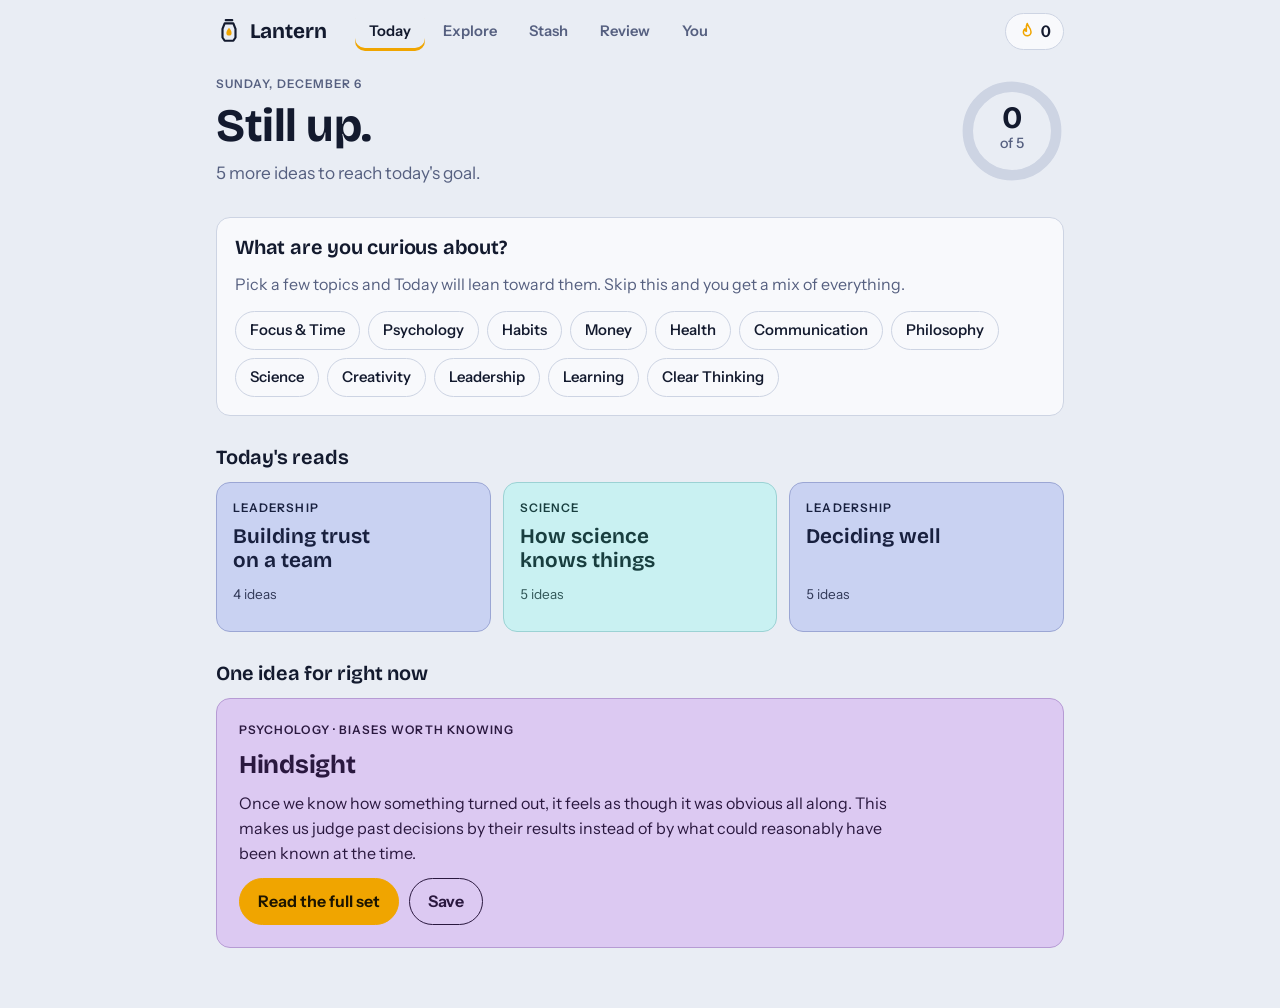
==== lantern/index.html @ 8c8682ec "Add Lantern, a free idea-card reader Single-file web app: daily reads, 150+ original idea cards acro" ====
<!doctype html>
<html lang="en">
<head>
<meta charset="utf-8">
<meta name="viewport" content="width=device-width,initial-scale=1,viewport-fit=cover">
<meta name="description" content="Lantern: free bite-sized idea cards with unlimited saving, listening, and spaced review.">
<meta name="theme-color" content="#f0a500">
<style>html,body{margin:0}[hidden]{display:none!important}:root{padding:env(safe-area-inset-top,0) 0 env(safe-area-inset-bottom,0)}</style>
</head>
<body>
<title>Lantern</title>
<meta name="claude:viewport-fit-sides" content="cover">
<link rel="stylesheet" href="https://fonts.googleapis.com/css2?family=Bricolage+Grotesque:opsz,wght@12..96,500..800&family=Instrument+Sans:wght@400..700&display=swap">
<style>
/* Layout: one reading column on cool paper; every idea is an index card tinted by its topic hue.
   The amber lantern glow is the only accent and marks progress and primary actions. */
:root {
  --bg: #e9edf4;
  --surface: #f8f9fc;
  --ink: #131a2e;
  --muted: #566080;
  --line: #cdd4e3;
  --glow: #f0a500;
  --glow-ink: #1d1500;
  --danger: #b3261e;
  --tint-s: 62%;
  --tint-l: 87%;
  --tint-ink-l: 17%;
  --tint-edge-l: 72%;
  --display: "Bricolage Grotesque", "Avenir Next Condensed", "Trebuchet MS", system-ui, sans-serif;
  --text: "Instrument Sans", "Segoe UI", system-ui, -apple-system, sans-serif;
  --r: 14px;
}
@media (prefers-color-scheme: dark) {
  :root:not([data-theme="light"]) {
    --bg: #0d111e; --surface: #161b2e; --ink: #edf0f9; --muted: #9aa4c2; --line: #2b3352;
    --glow: #ffbd2e; --glow-ink: #1d1500; --danger: #ff8a80;
    --tint-s: 38%; --tint-l: 19%; --tint-ink-l: 92%; --tint-edge-l: 34%;
    color-scheme: dark;
  }
}
:root[data-theme="dark"] {
  --bg: #0d111e; --surface: #161b2e; --ink: #edf0f9; --muted: #9aa4c2; --line: #2b3352;
  --glow: #ffbd2e; --glow-ink: #1d1500; --danger: #ff8a80;
  --tint-s: 38%; --tint-l: 19%; --tint-ink-l: 92%; --tint-edge-l: 34%;
  color-scheme: dark;
}

*, *::before, *::after { box-sizing: border-box; }
html { -webkit-text-size-adjust: 100%; }
body {
  margin: 0; background: var(--bg); color: var(--ink);
  font: 400 1rem/1.55 var(--text);
}
body.locked { overflow: hidden; }
body::before { content: ""; position: fixed; inset: 0 0 auto; height: env(safe-area-inset-top, 0px); z-index: 10; background: var(--bg); }
h1, h2, h3 { font-family: var(--display); text-wrap: balance; margin: 0; line-height: 1.1; letter-spacing: -0.01em; }
h1 { font-size: clamp(2rem, 6vw, 2.9rem); font-weight: 700; }
h2 { font-size: 1.25rem; font-weight: 650; }
p { margin: 0; }
button, input, textarea { font: inherit; color: inherit; }
button { cursor: pointer; }
:focus-visible { outline: 3px solid var(--glow); outline-offset: 2px; }
.sr { position: absolute; width: 1px; height: 1px; overflow: hidden; clip-path: inset(50%); }
.ic { width: 1.15em; height: 1.15em; flex: none; vertical-align: -0.18em; }
.muted { color: var(--muted); }
.small { font-size: 0.85rem; }
.eyebrow { font-size: 0.74rem; font-weight: 600; letter-spacing: 0.09em; text-transform: uppercase; }
.lede { font-size: 1.08rem; color: var(--muted); max-width: 60ch; }
.error { color: var(--danger); font-weight: 600; }
.row { display: flex; flex-wrap: wrap; gap: 10px; align-items: center; }

/* shell */
.shell {
  max-width: 880px; margin: 0 auto;
  padding-left: max(16px, env(safe-area-inset-left, 0px));
  padding-right: max(16px, env(safe-area-inset-right, 0px));
  padding-block: 0 110px;
}
.top {
  position: sticky; top: env(safe-area-inset-top, 0px); z-index: 5;
  display: flex; align-items: center; gap: 16px;
  padding-block: 12px; background: var(--bg);
}
.brand { display: flex; align-items: center; gap: 8px; color: var(--ink); text-decoration: none; font: 700 1.3rem var(--display); margin-right: auto; }
.brand svg { width: 26px; height: 26px; }
.brand .flame { fill: var(--glow); }
.streak { display: inline-flex; align-items: center; gap: 5px; padding: 5px 12px; border-radius: 99px; background: var(--surface); border: 1px solid var(--line); color: var(--ink); text-decoration: none; font-weight: 600; font-variant-numeric: tabular-nums; }
.streak .ic { color: var(--glow); }
.tabs {
  position: fixed; left: 0; right: 0; bottom: 0; z-index: 6;
  display: flex; justify-content: space-around;
  background: var(--surface); border-top: 1px solid var(--line);
  padding: 6px max(8px, env(safe-area-inset-right, 0px)) calc(6px + env(safe-area-inset-bottom, 0px)) max(8px, env(safe-area-inset-left, 0px));
}
.tabs a { position: relative; flex: 1; text-align: center; padding: 10px 4px; border-radius: 10px; color: var(--muted); text-decoration: none; font-weight: 600; font-size: 0.92rem; }
.tabs a[aria-current="page"] { color: var(--ink); box-shadow: inset 0 -3px 0 var(--glow); }
.badge { display: inline-block; margin-left: 5px; min-width: 1.4em; padding: 0 5px; border-radius: 99px; background: var(--glow); color: var(--glow-ink); font-size: 0.72rem; line-height: 1.4em; font-variant-numeric: tabular-nums; }
@media (min-width: 760px) {
  .shell { padding-block: 0 60px; }
  .tabs { position: static; background: none; border: 0; padding: 0; gap: 4px; }
  .tabs a { flex: none; padding: 8px 14px; }
  .brand { margin-right: 12px; }
  .streak { margin-left: auto; }
}

#view { display: flex; flex-direction: column; gap: 30px; padding-top: 12px; }
#view > section { display: flex; flex-direction: column; gap: 14px; }

/* buttons, chips, fields */
.btn { display: inline-flex; align-items: center; justify-content: center; gap: 6px; padding: 10px 18px; border-radius: 99px; border: 1.5px solid var(--glow); background: var(--glow); color: var(--glow-ink); font-weight: 650; text-decoration: none; }
.btn.ghost { background: transparent; color: var(--ink); border-color: var(--line); }
.btn:disabled { opacity: 0.6; cursor: progress; }
.btn.file { cursor: pointer; }
.btn.file input { position: absolute; width: 1px; height: 1px; opacity: 0; }
.btn.file:focus-within { outline: 3px solid var(--glow); outline-offset: 2px; }
.link { background: none; border: 0; padding: 0; color: var(--ink); text-decoration: underline; text-underline-offset: 3px; }
.link.danger { color: var(--danger); }
.chips { display: flex; flex-wrap: wrap; gap: 8px; }
.chip { display: inline-flex; align-items: center; gap: 5px; padding: 7px 14px; border-radius: 99px; border: 1.5px solid var(--line); background: var(--surface); font-weight: 550; font-size: 0.93rem; }
.chip.small { padding: 4px 11px; font-size: 0.82rem; }
.chip.dashed { border-style: dashed; background: transparent; }
.chip.on { background: var(--ink); color: var(--bg); border-color: var(--ink); }
.chip[style].on { background: hsl(var(--h) var(--tint-s) var(--tint-l)); color: hsl(var(--h) 45% var(--tint-ink-l)); border-color: hsl(var(--h) 45% var(--tint-ink-l)); }
input[type="text"], input[type="search"], textarea {
  width: 100%; min-width: 0; padding: 11px 14px; border-radius: var(--r);
  border: 1.5px solid var(--line); background: var(--surface);
}
.row > input { flex: 1 1 220px; width: auto; }
textarea { resize: vertical; }
.panel { background: var(--surface); border: 1px solid var(--line); border-radius: var(--r); padding: 18px; display: flex; flex-direction: column; gap: 12px; }

/* today */
.hero { display: flex; flex-direction: row !important; align-items: center; justify-content: space-between; gap: 16px; }
.hero-text { display: flex; flex-direction: column; gap: 8px; min-width: 0; }
.hero .eyebrow { color: var(--muted); }
.ring { width: 104px; height: 104px; flex: none; }
.ring-bg { stroke: var(--line); }
.ring-fg { stroke: var(--glow); transition: stroke-dashoffset 0.5s ease; }
.ring-n { font: 700 24px var(--display); fill: var(--ink); }
.ring-g { font: 500 11px var(--text); fill: var(--muted); }
.nudge { display: flex; flex-wrap: wrap; gap: 4px 10px; padding: 14px 18px; border-radius: var(--r); background: var(--glow); color: var(--glow-ink); text-decoration: none; }
.nudge.static { background: var(--surface); color: var(--ink); border: 1px solid var(--line); }

/* topic-tinted objects */
.deck, .feature, .idea, .card {
  background: hsl(var(--h, 220) var(--tint-s) var(--tint-l));
  color: hsl(var(--h, 220) 45% var(--tint-ink-l));
  border: 1px solid hsl(var(--h, 220) 40% var(--tint-edge-l));
}
.decks { display: grid; grid-template-columns: repeat(auto-fill, minmax(230px, 1fr)); gap: 12px; }
.deck { display: flex; flex-direction: column; gap: 8px; text-align: left; padding: 16px 16px 14px; border-radius: var(--r); min-height: 150px; width: 100%; transition: transform 0.15s ease; }
.deck:hover { transform: translateY(-2px); }
.deck-title { font: 650 1.3rem/1.15 var(--display); text-wrap: balance; }
.deck-meta { margin-top: auto; font-size: 0.85rem; opacity: 0.85; font-variant-numeric: tabular-nums; }
.deck-bar { height: 4px; border-radius: 4px; background: hsl(var(--h, 220) 40% var(--tint-edge-l)); overflow: hidden; }
.deck-bar i { display: block; height: 100%; background: currentColor; }
.deck-wrap { position: relative; }
.mini { position: absolute; top: 8px; right: 8px; width: 34px; height: 34px; border-radius: 50%; border: 1px solid var(--line); background: var(--surface); color: var(--muted); display: grid; place-items: center; }
.mini.armed { background: var(--danger); color: var(--surface); border-color: var(--danger); }
.feature { border-radius: var(--r); padding: 22px; display: flex; flex-direction: column; gap: 12px; }
.feature h3 { font-size: 1.6rem; }
.feature p { max-width: 62ch; }
.feature .btn.ghost, .card .btn.ghost { color: inherit; border-color: currentColor; }
.ideas { display: grid; gap: 10px; }
.idea { border-radius: var(--r); }
.idea-main { display: flex; flex-direction: column; gap: 6px; width: 100%; text-align: left; padding: 14px 16px; background: none; border: 0; color: inherit; border-radius: var(--r); }
.idea-title { font: 650 1.12rem/1.2 var(--display); }
.idea-body { display: -webkit-box; -webkit-line-clamp: 2; -webkit-box-orient: vertical; overflow: hidden; font-size: 0.94rem; opacity: 0.9; }
.idea-note { font-size: 0.88rem; font-style: italic; }
.empty { display: flex; flex-direction: column; align-items: flex-start; gap: 10px; padding: 22px; border: 1.5px dashed var(--line); border-radius: var(--r); }
.search input { font-size: 1.05rem; }

/* you */
.stats { display: grid !important; grid-template-columns: repeat(auto-fit, minmax(120px, 1fr)); gap: 10px; }
.stats div { background: var(--surface); border: 1px solid var(--line); border-radius: var(--r); padding: 14px 16px; display: flex; flex-direction: column; }
.stats b { font: 700 2rem/1.1 var(--display); font-variant-numeric: tabular-nums; }
.stats span { color: var(--muted); font-size: 0.88rem; }
.heat { display: grid; grid-template-rows: repeat(7, 1fr); grid-auto-flow: column; grid-auto-columns: 1fr; gap: 4px; max-width: 420px; }
.heat i { aspect-ratio: 1; border-radius: 4px; background: var(--line); }
.heat .l1 { background: color-mix(in srgb, var(--glow) 35%, var(--line)); }
.heat .l2 { background: color-mix(in srgb, var(--glow) 65%, var(--line)); }
.heat .l3 { background: var(--glow); }
.heat .lf { background: transparent; border: 1px dashed var(--line); }

/* reader */
.reader {
  position: fixed; inset: 0; z-index: 20; background: var(--bg);
  display: flex; flex-direction: column; gap: 10px;
  padding: calc(12px + env(safe-area-inset-top, 0px)) max(16px, env(safe-area-inset-right, 0px)) calc(12px + env(safe-area-inset-bottom, 0px)) max(16px, env(safe-area-inset-left, 0px));
}
.reader:focus { outline: none; }
.reader-top { display: flex; align-items: center; gap: 12px; max-width: 760px; width: 100%; margin: 0 auto; }
.progress { flex: 1; display: flex; gap: 4px; }
.progress i { flex: 1; height: 5px; border-radius: 5px; background: var(--line); }
.progress i.done { background: var(--ink); }
.progress i.now { background: var(--glow); }
.round { width: 42px; height: 42px; flex: none; border-radius: 50%; border: 1.5px solid var(--line); background: var(--surface); display: grid; place-items: center; }
.round:disabled { opacity: 0.35; cursor: default; }
.reader-stage { flex: 1; min-height: 0; display: flex; align-items: center; gap: 12px; max-width: 760px; width: 100%; margin: 0 auto; }
.reader-body { flex: 1; min-width: 0; max-height: 100%; overflow-y: auto; border-radius: 22px; }
.card { border-radius: 22px; padding: clamp(22px, 5vw, 40px); display: flex; flex-direction: column; gap: 16px; min-height: min(58vh, 460px); animation: rise 0.22s ease; }
.card h2 { font-size: clamp(1.75rem, 6vw, 2.6rem); font-weight: 700; }
.card-body { font-size: clamp(1.08rem, 2.6vw, 1.22rem); line-height: 1.6; max-width: 58ch; }
.card-src { margin-top: auto; font-size: 0.84rem; opacity: 0.8; }
.card.end { background: var(--surface); color: var(--ink); border-color: var(--line); justify-content: center; }
.stash-pick { display: flex; flex-wrap: wrap; gap: 6px; align-items: center; }
.stash-pick .muted, .note .muted { color: inherit; opacity: 0.8; }
.note { display: flex; flex-direction: column; gap: 4px; }
.side { display: none; }
@media (min-width: 700px) { .side { display: grid; } }
.reader-actions { display: flex; align-items: center; gap: 6px; max-width: 760px; width: 100%; margin: 0 auto; }
.tool { display: flex; flex-direction: column; align-items: center; gap: 2px; min-width: 58px; padding: 7px 8px; border-radius: 12px; border: 0; background: none; font-size: 0.76rem; font-weight: 600; color: var(--muted); }
.tool .ic { width: 22px; height: 22px; }
.tool.on { color: var(--ink); }
.tool.on .ic { fill: var(--glow); stroke: var(--ink); }
.next-btn { margin-left: auto; padding-inline: 28px; }
.share-wrap { position: relative; }
.menu { position: absolute; bottom: calc(100% + 6px); left: 0; z-index: 2; min-width: 190px; display: flex; flex-direction: column; background: var(--surface); border: 1px solid var(--line); border-radius: 12px; padding: 5px; box-shadow: 0 10px 30px rgb(0 0 0 / 0.18); }
.menu button { text-align: left; padding: 10px 12px; border: 0; background: none; border-radius: 8px; }
.menu button:hover { background: var(--bg); }
.toast { position: fixed; left: 50%; bottom: calc(96px + env(safe-area-inset-bottom, 0px)); transform: translateX(-50%); z-index: 30; max-width: min(92vw, 420px); padding: 10px 18px; border-radius: 99px; background: var(--ink); color: var(--bg); font-weight: 550; text-align: center; }
@keyframes rise { from { transform: translateY(8px); opacity: 0.6; } to { transform: none; opacity: 1; } }
@media (prefers-reduced-motion: reduce) { * { animation: none !important; transition: none !important; } }
</style>
<div class="shell">
  <header class="top">
    <a class="brand" href="#today" aria-label="Lantern, go to Today">
      <svg viewBox="0 0 24 24" aria-hidden="true"><path d="M9 2h6M8 5h8l2 5v8l-2 3H8l-2-3v-8z" fill="none" stroke="currentColor" stroke-width="2" stroke-linejoin="round" stroke-linecap="round"/><path d="M12 9c1.6 2 2.4 3.3 2.4 4.8a2.4 2.4 0 01-4.8 0c0-1.5.8-2.8 2.4-4.8z" class="flame"/></svg>
      <span>Lantern</span>
    </a>
    <nav class="tabs" aria-label="Sections">
      <a href="#today" data-nav="today">Today</a>
      <a href="#explore" data-nav="explore">Explore</a>
      <a href="#library" data-nav="library">Stash</a>
      <a href="#review" data-nav="review">Review<span id="due-badge" class="badge" hidden></span></a>
      <a href="#you" data-nav="you">You</a>
    </nav>
    <a class="streak" id="streak" href="#you"></a>
  </header>
  <main id="view"></main>
</div>

<div id="reader" class="reader" role="dialog" aria-modal="true" aria-label="Idea reader" tabindex="-1" hidden>
  <div class="reader-top">
    <div id="reader-progress" class="progress" aria-hidden="true"></div>
    <button class="round" data-a="close-reader" aria-label="Close reader"><svg class="ic" viewBox="0 0 24 24" aria-hidden="true" fill="none" stroke="currentColor" stroke-width="2" stroke-linecap="round"><path d="M5 5l14 14M19 5L5 19"/></svg></button>
  </div>
  <div class="reader-stage">
    <button class="round side" id="rd-prev" data-a="prev" aria-label="Previous idea"><svg class="ic" viewBox="0 0 24 24" aria-hidden="true" fill="none" stroke="currentColor" stroke-width="2" stroke-linecap="round" stroke-linejoin="round"><path d="M15 4l-8 8 8 8"/></svg></button>
    <div id="reader-body" class="reader-body"></div>
    <button class="round side" id="rd-next" data-a="next" aria-label="Next idea"><svg class="ic" viewBox="0 0 24 24" aria-hidden="true" fill="none" stroke="currentColor" stroke-width="2" stroke-linecap="round" stroke-linejoin="round"><path d="M9 4l8 8-8 8"/></svg></button>
  </div>
  <div id="reader-actions" class="reader-actions">
    <button class="tool" id="act-save" data-a="save"><svg class="ic" viewBox="0 0 24 24" aria-hidden="true" fill="none" stroke="currentColor" stroke-width="2" stroke-linejoin="round"><path d="M6 3h12v18l-6-4.5L6 21z"/></svg><span class="lbl">Save</span></button>
    <button class="tool" id="act-listen" data-a="listen"></button>
    <button class="tool" data-a="note"><svg class="ic" viewBox="0 0 24 24" aria-hidden="true" fill="none" stroke="currentColor" stroke-width="2" stroke-linejoin="round" stroke-linecap="round"><path d="M4 20h4L20 8l-4-4L4 16zM14 6l4 4"/></svg><span class="lbl">Note</span></button>
    <div class="share-wrap">
      <button class="tool" data-a="share" aria-haspopup="true"><svg class="ic" viewBox="0 0 24 24" aria-hidden="true" fill="none" stroke="currentColor" stroke-width="2" stroke-linejoin="round" stroke-linecap="round"><path d="M12 15V3m0 0L7.5 7.5M12 3l4.5 4.5M5 13v7h14v-7"/></svg><span class="lbl">Share</span></button>
      <div id="share-menu" class="menu" hidden>
        <button data-a="share-copy">Copy as text</button>
        <button data-a="share-image">Download as image</button>
      </div>
    </div>
    <button class="btn next-btn" data-a="next">Next</button>
  </div>
</div>
<div id="toast" class="toast" role="status" hidden></div>

<script>
// Lantern's built-in library. Every card is original writing that explains a
// well-known concept in plain words. `by` credits where the concept comes from.
const TOPICS = [
  { id: "focus", name: "Focus & Time", hue: 42 },
  { id: "mind", name: "Psychology", hue: 268 },
  { id: "habits", name: "Habits", hue: 152 },
  { id: "money", name: "Money", hue: 96 },
  { id: "health", name: "Health", hue: 8 },
  { id: "talk", name: "Communication", hue: 204 },
  { id: "phil", name: "Philosophy", hue: 320 },
  { id: "sci", name: "Science", hue: 182 },
  { id: "make", name: "Creativity", hue: 24 },
  { id: "lead", name: "Leadership", hue: 228 },
  { id: "learn", name: "Learning", hue: 128 },
  { id: "think", name: "Clear Thinking", hue: 296 },
];

const DECKS = [
  // ---------- Focus & Time ----------
  { id: "deepwork", topic: "focus", t: "Protecting deep work", by: "Concept popularised by Cal Newport", ideas: [
    ["Two kinds of work", "Deep work is hard, concentrated effort that produces something new. Shallow work is logistics: email, scheduling, status updates. Both are necessary, but only the first one builds skill and produces results people remember. Most calendars are arranged as if the opposite were true."],
    ["Attention residue", "When you switch tasks, part of your mind stays on the previous one for a while. A quick glance at a message costs more than the seconds it takes, because the next twenty minutes are done with a divided mind. Fewer switches gives you more of your own brain."],
    ["Schedule the depth, not the leftovers", "Waiting for a free afternoon means deep work never happens. Put a fixed block on the calendar, the same way you would for a meeting with someone you respect. Ninety minutes most days beats a heroic all-nighter once a month."],
    ["Make starting cheap", "A ritual removes the decision of how to begin. Same place, same drink, phone in another room, a written line saying what done looks like for this session. The less you have to decide at the start, the sooner real thinking begins."],
    ["Boredom is training", "If every idle moment gets filled by a screen, the brain learns that it never has to tolerate low stimulation. Then it rebels when asked to concentrate. Standing in a queue with nothing to look at is practice for staying with a hard problem."],
  ]},
  { id: "pareto", topic: "focus", t: "The 80/20 pattern", by: "Vilfredo Pareto's observation, applied", ideas: [
    ["Effort and results are not evenly matched", "In many systems a small share of causes produces most of the effect. A few customers bring most revenue, a few bugs cause most crashes, a few habits drive most of your health. The exact split varies, but the lopsidedness shows up again and again."],
    ["Find your vital few", "List what you did last month and mark what actually moved something forward. The marked items are usually a short list. Your job is to do more of those, and to notice how much of the rest could be done worse, later, or never."],
    ["The last 20% costs the most", "Getting something from good to perfect often takes as long as getting it from nothing to good. Sometimes perfect matters, as with a parachute. Often it does not. Decide in advance how good this particular thing needs to be."],
    ["It works in reverse too", "A few sources produce most of your stress: one client, one recurring meeting, one unresolved decision. Removing the worst source of friction frequently helps more than adding a new productivity trick."],
  ]},
  { id: "eisen", topic: "focus", t: "Urgent versus important", by: "The Eisenhower matrix", ideas: [
    ["Two questions, four boxes", "Ask of any task: does it matter, and is it due now? Important and urgent gets done. Important but not urgent gets scheduled. Urgent but unimportant gets delegated or done quickly. Neither gets dropped."],
    ["The quiet quadrant is where life improves", "Exercise, learning, planning, and relationships are important and almost never urgent. Nothing forces you to do them today, so they slide. People who seem ahead usually just protect time for this box."],
    ["Urgency is loud", "A ringing phone feels more pressing than a goal you set in January. Urgency is a feeling produced by deadlines and other people. Importance is a judgement you have to make yourself. Train yourself to pause between the feeling and the action."],
    ["Crises are often old neglect", "Many emergencies were once important, non-urgent tasks that got postponed. The car that breaks down missed its service. Doing the quiet work early is how you reduce the number of fires later."],
  ]},
  { id: "parkinson", topic: "focus", t: "Why work expands", by: "Parkinson's law and time boxing", ideas: [
    ["Work fills the time you give it", "Give a task a week and it takes a week. Give it two days and it usually still gets done. A long deadline invites extra polishing, extra worrying, and a late start. A tight one forces you to choose what matters."],
    ["Time boxing", "Decide how long something deserves before you begin, then stop when the time is up. You swap the question of when it will be finished for the question of what is the best version you can make in forty minutes."],
    ["The planning fallacy", "People underestimate how long their own tasks will take, even when they know that similar tasks ran late before. A simple correction is to ask how long this kind of thing took last time, and trust that number over your optimism."],
    ["Leave slack on purpose", "A schedule with no gaps breaks at the first surprise. Leaving a fifth of your day unassigned is what lets the rest of the plan survive contact with reality."],
  ]},

  // ---------- Psychology ----------
  { id: "twosystems", topic: "mind", t: "Fast and slow thinking", by: "Daniel Kahneman and Amos Tversky's research", ideas: [
    ["Two modes of mind", "One mode is quick, automatic, and effortless. It recognises faces and finishes familiar phrases. The other is slow and deliberate. It does long division and compares insurance plans. The quick mode runs most of the day, and it is usually good enough."],
    ["The lazy controller", "Careful thinking uses real effort, so the mind avoids it when it can. If a quick answer comes to mind and feels right, we tend to accept it without checking. Feeling certain and being correct are different things."],
    ["What you see is all there is", "We build confident stories from whatever information happens to be in front of us, and rarely ask what is missing. A candidate who interviews well seems competent. Before deciding, ask what you would want to know that you have not been shown."],
    ["Anchoring", "The first number you hear pulls your estimate toward it, even when it is arbitrary. This is why the opening offer in a negotiation matters, and why a crossed-out higher price makes the sale price feel like a bargain."],
    ["Losses weigh more than gains", "Losing fifty feels worse than finding fifty feels good. This makes people hold bad investments too long, avoid reasonable risks, and fight harder to keep what they have than to get something better."],
  ]},
  { id: "biases", topic: "mind", t: "Biases worth knowing", by: "Cognitive psychology research", ideas: [
    ["Confirmation bias", "We notice and remember evidence that agrees with what we already believe, and explain away the rest. The practical fix is to search deliberately for the strongest case against your view before you commit to it."],
    ["Availability", "Things that come to mind easily feel more common than they are. Plane crashes are vivid and reported, so flying feels riskier than driving. When judging how likely something is, ask whether you are counting cases or just recalling a memorable one."],
    ["The sunk cost trap", "Money and time already spent cannot be recovered, so they should not affect what you do next. Yet people finish bad films and keep funding failing projects because stopping feels like admitting waste. Ask only what the best choice is from here."],
    ["Hindsight", "Once we know how something turned out, it feels as though it was obvious all along. This makes us judge past decisions by their results instead of by what could reasonably have been known at the time."],
    ["Fundamental attribution error", "When someone else cuts in line we assume they are rude. When we do it, we know we were late for a good reason. We explain other people by their character and ourselves by our circumstances."],
  ]},
  { id: "mindset", topic: "mind", t: "Fixed and growth mindsets", by: "Carol Dweck's research", ideas: [
    ["Two beliefs about ability", "Some people treat talent as a fixed amount you either have or lack. Others treat it as something that grows with practice. The belief you hold shapes how you respond to difficulty far more than your current skill does."],
    ["What failure means", "With a fixed view, a bad result is a verdict on who you are, so you avoid situations where you might fail. With a growth view, the same result is information about what to work on next."],
    ["Praise the process", "Telling a child they are clever teaches them to protect that label by avoiding hard things. Praising effort, strategy, and persistence teaches them that those are the things under their control."],
    ["The word yet", "Saying you cannot do something states a permanent fact. Adding the word yet turns it into a position on a path. It is a small change in wording that keeps the door open."],
  ]},
  { id: "flow", topic: "mind", t: "The state of flow", by: "Mihaly Csikszentmihalyi's research", ideas: [
    ["Absorption", "Flow is the state of being so involved in an activity that time seems to change speed and self-consciousness fades. People describe it in climbing, coding, surgery, music, and conversation. They also describe it as among the best moments of their lives."],
    ["The challenge has to fit", "Flow appears when a task is slightly harder than your current skill. Too easy and you are bored. Too hard and you are anxious. As you improve, the task must get harder to stay in the channel."],
    ["Clear goals, quick feedback", "Activities that produce flow tell you what you are trying to do and whether you are doing it. A rock face does this. So does a musical phrase. Vague work with delayed feedback rarely does, unless you build the feedback in yourself."],
    ["Enjoyment is active", "Passive pleasures like scrolling are easy to start and leave little behind. Flow activities take effort to begin and feel better afterwards. That first bit of resistance is the price of entry."],
  ]},

  // ---------- Habits ----------
  { id: "habitloop", topic: "habits", t: "How habits work", by: "Behavioural research; popularised by Charles Duhigg and James Clear", ideas: [
    ["Cue, routine, reward", "A habit starts with a trigger, runs a routine, and ends with something the brain likes. After enough repetitions the trigger alone creates a craving for the reward. To change a habit you have to work on one of these three parts."],
    ["Make it obvious", "Behaviour follows what is in front of you. Fruit on the counter gets eaten. A guitar on a stand gets played. Rearranging your surroundings is easier than relying on willpower, because the surroundings work even when you are tired."],
    ["Start smaller than seems useful", "A habit must exist before it can improve. Two minutes of reading, one push-up, one sentence in a journal. The aim at first is to become someone who shows up. Volume comes later."],
    ["Stack it on something you already do", "Attach a new behaviour to an established one. After I pour my coffee, I write my three priorities. The old habit provides the cue for free, so you do not have to remember."],
    ["Never miss twice", "One missed day changes nothing. Two in a row is the beginning of a new pattern. When you slip, the only goal is to get the next repetition done, however small."],
  ]},
  { id: "identity", topic: "habits", t: "Habits and identity", by: "Ideas from James Clear and behavioural psychology", ideas: [
    ["Outcomes, processes, identity", "You can aim at a result, such as losing weight. You can aim at a process, such as cooking at home. Or you can aim at being a certain kind of person, such as someone who looks after their body. The last one lasts longest."],
    ["Every action is a vote", "Each time you write a page, you add evidence that you are a writer. No single vote decides it, but the tally adds up. You do not need to be perfect. You need a majority."],
    ["Small gains compound", "Improving by a tiny amount each day feels like nothing for a long time, then becomes visible all at once. The same is true in reverse for small neglects. Habits are the compound interest of behaviour."],
    ["The plateau of latent potential", "Early effort often shows no result, like heating ice from minus ten to minus one. Nothing appears to happen until the threshold is crossed. Most people quit in the stretch just before it."],
  ]},
  { id: "willpower", topic: "habits", t: "Designing for low willpower", by: "Behavioural design; B.J. Fogg and others", ideas: [
    ["Friction decides", "Each extra step between you and an action makes it less likely. Add steps to habits you want less of: log out, put the snacks on a high shelf. Remove steps from habits you want more of: lay out the running shoes the night before."],
    ["Motivation is unreliable", "Motivation rises and falls with sleep, mood, and weather. A plan that only works on good days fails on most days. Design the behaviour so that it is doable on your worst day."],
    ["Decide in advance", "A plan in the form of when X happens I will do Y removes the moment of choice. People who write down when and where they will exercise are far more likely to do it than people who only intend to."],
    ["Temptation bundling", "Pair something you should do with something you want to do. Only listen to a favourite podcast while walking. The want pulls the should along with it."],
  ]},

  // ---------- Money ----------
  { id: "compound", topic: "money", t: "Compounding", by: "Basic finance", ideas: [
    ["Growth on growth", "When returns are reinvested, each year's gain is calculated on a larger base than the last. The curve looks flat for years and then bends upward steeply. Most of the final amount arrives in the last third of the time."],
    ["Time beats amount", "Someone who invests modestly from twenty-five can end up with more than someone who invests twice as much from forty. The early starter has less money in but more years for it to work. The most valuable input is an early start."],
    ["The rule of 72", "Divide 72 by an annual growth rate to estimate how many years it takes to double. At 6% money doubles in about twelve years. At 3% it takes twenty-four. The same sum tells you how fast inflation halves your purchasing power."],
    ["Fees compound too", "A yearly fee of two percent sounds small, but it is taken from the whole balance every year. Over several decades it can consume a large share of the final sum. Low costs are one of the few things an investor fully controls."],
    ["Do not interrupt it", "Compounding only works if it is left alone. Selling in a panic and waiting to get back in breaks the chain. The investors who do best are often the ones who look least."],
  ]},
  { id: "enough", topic: "money", t: "The psychology of money", by: "Themes from behavioural finance", ideas: [
    ["Behaviour matters more than knowledge", "Financial success depends less on what you know than on how you act. A modest earner who saves steadily and stays calm often ends up better off than a clever one who chases every trend."],
    ["Wealth is what you do not see", "A new car shows that money was spent. Wealth is the money that was not spent: savings and investments that give you options. Looking rich and being rich frequently pull in opposite directions."],
    ["The moving goalpost", "If your expectations rise as fast as your income, you never feel better off. Deciding what enough means for you is what stops you from taking risks you do not need for things you do not want."],
    ["Room for error", "A plan that only works if everything goes right is fragile. Keeping more cash than seems efficient, and assuming lower returns than you hope for, lets you stay in the game long enough for luck to arrive."],
    ["Freedom is the real dividend", "The greatest thing money buys is control over your time: being able to change jobs, wait for the right opportunity, or handle a bad month without fear."],
  ]},
  { id: "budget", topic: "money", t: "Simple money rules", by: "Common personal finance practice", ideas: [
    ["Pay yourself first", "Move savings out on payday, automatically, before you see the money. What is left is what you spend. Saving whatever remains at the end of the month usually means saving nothing."],
    ["Emergency fund", "Three to six months of basic expenses held in cash turns a job loss or a broken boiler from a crisis into an inconvenience. It earns little, and that is fine. Its job is to keep you from borrowing at bad rates."],
    ["High-interest debt first", "Paying off a card charging twenty percent is a guaranteed twenty percent return. Almost no investment matches that. Clear expensive debt before you invest beyond any employer match."],
    ["Lifestyle creep", "Spending tends to rise with income without any decision being made. When you get a raise, set a rule to direct part of it to savings before it gets absorbed."],
  ]},

  // ---------- Health ----------
  { id: "sleep", topic: "health", t: "Sleep basics", by: "Sleep science", ideas: [
    ["Sleep is active", "During sleep the brain consolidates memories, clears metabolic waste, and regulates the hormones that control appetite and mood. Cutting sleep to gain time usually loses more in attention and judgement than the hours gained."],
    ["Two forces", "One force is a pressure that builds the longer you are awake. The other is a roughly twenty-four hour body clock. You sleep best when high pressure and the clock's night phase line up, which is why regular hours matter."],
    ["Light sets the clock", "Bright light in the morning anchors your rhythm earlier. Bright light late at night pushes it later. Getting outside soon after waking is one of the cheapest sleep aids there is."],
    ["Caffeine lingers", "Caffeine blocks the signal of sleep pressure and takes many hours to clear. A coffee at four in the afternoon can still be partly active at bedtime, making sleep lighter even if you fall asleep without trouble."],
    ["Cool, dark, regular", "A slightly cool room, real darkness, and the same wake time every day, weekends included, do more than most supplements. Consistency of timing is the lever people most often overlook."],
  ]},
  { id: "move", topic: "health", t: "Movement that lasts", by: "Exercise science consensus", ideas: [
    ["The biggest gain is from none to some", "The largest health improvement comes when an inactive person starts doing a little. Going from nothing to a daily brisk walk does more for long-term risk than going from fit to very fit."],
    ["Strength protects you", "Muscle mass declines with age unless it is used. Resistance training twice a week maintains bone density, balance, and the ability to do everyday things independently in later life."],
    ["Easy effort builds the base", "Most endurance training should be done at a pace where you can still hold a conversation. It builds the aerobic system without the fatigue that forces you to skip the next session."],
    ["Sitting is a separate problem", "Long uninterrupted sitting carries risk even for people who exercise. Standing up and moving for a couple of minutes every half hour is a small habit with a measurable effect."],
    ["Choose what you will repeat", "The best programme is the one you will still be doing in a year. Enjoyment and convenience predict consistency better than any optimal plan."],
  ]},
  { id: "stress", topic: "health", t: "Working with stress", by: "Stress physiology", ideas: [
    ["Stress is a response", "The body treats a deadline much as it would a predator: heart rate rises, attention narrows, digestion pauses. This is useful for minutes. Kept on for months, the same response wears the body down."],
    ["Finish the cycle", "Dealing with the cause of stress does not always tell your body the threat has passed. Physical activity, a long exhale, laughter, or time with someone you trust signals that it is safe to stand down."],
    ["The long exhale", "Breathing out for longer than you breathe in slows the heart through the vagus nerve. A few slow breaths, in for four and out for six or eight, is a tool you carry everywhere."],
    ["How you read it matters", "A racing heart before a talk can be read as fear or as readiness. People who interpret arousal as the body preparing to perform tend to do better than those who try to calm down."],
  ]},

  // ---------- Communication ----------
  { id: "listen", topic: "talk", t: "Listening well", by: "Counselling and negotiation practice", ideas: [
    ["Most listening is waiting", "While the other person talks, we are often preparing our reply. Real listening means putting your own response on hold and trying to understand what they mean, including what they are not quite saying."],
    ["Reflect before you respond", "Say back what you heard in your own words: so the deadline is the worry, more than the workload. If you got it wrong they will correct you. If you got it right they will feel understood, and usually say more."],
    ["Ask open questions", "Questions that begin with what or how invite explanation. Questions that can be answered yes or no close things down. What made that difficult opens more than was that difficult."],
    ["Leave the silence", "A pause after someone finishes often brings out the thing they were hesitating to say. Rushing to fill it takes that chance away. Counting to three is usually enough."],
    ["Advice last", "People mostly want to be heard before they want solutions. Offering a fix too soon tells them you want the conversation to end. Ask whether they want ideas or just a hearing."],
  ]},
  { id: "feedback", topic: "talk", t: "Giving feedback", by: "Management practice; ideas from Kim Scott and Marshall Rosenberg", ideas: [
    ["Care and candour together", "Useful feedback comes from showing that you care about the person and being direct about the problem. Kindness without directness is vague. Directness without kindness makes people stop listening."],
    ["Describe, do not judge", "Say what you observed and its effect: the report arrived two days late and the client meeting had to move. That is harder to argue with than you are unreliable, and it tells the person what to change."],
    ["Close to the event", "Feedback loses value with time. A brief word the same day is better than a detailed review three months later, when neither of you remembers the details."],
    ["Ask for it first", "People take criticism better from someone who invites it. Asking what you could do differently, and then acting on the answer, earns you the standing to be direct in return."],
  ]},
  { id: "persuade", topic: "talk", t: "How persuasion works", by: "Robert Cialdini's research on influence", ideas: [
    ["Reciprocity", "People feel obliged to return favours, even small or unrequested ones. This is why free samples work. Knowing it lets you give generously on purpose, and notice when a gift is being used to create a debt."],
    ["Social proof", "When unsure, we look at what others are doing. Reviews, queues, and bestseller lists all rely on this. It is a sensible shortcut that fails when the crowd is as uninformed as you are."],
    ["Scarcity", "Things seem more valuable when they are rare or about to run out. Only three left triggers a fear of missing out. Before acting, ask whether you would want it if there were plenty."],
    ["Commitment and consistency", "Once we take a small public position, we feel pressure to act in line with it. A small yes makes a larger yes more likely later. It is also why writing down a goal helps you keep it."],
    ["Authority and liking", "We are more easily persuaded by people who seem expert and by people we like. Both are reasonable guides and both are easy to fake with a title, a uniform, or a compliment."],
  ]},

  // ---------- Philosophy ----------
  { id: "stoic", topic: "phil", t: "Stoic practice", by: "Epictetus, Seneca, and Marcus Aurelius", ideas: [
    ["What is up to you", "Some things are in your control: your judgements, your choices, your effort. Everything else is not: other people, the weather, the outcome. The Stoics held that peace comes from putting your energy only into the first group."],
    ["Events and opinions", "It is our judgement about an event that upsets us, more than the event. A delayed train is a fact. That it has ruined the day is an opinion you added, and one you can revise."],
    ["Imagine the loss", "Briefly picturing life without something you value, such as your health, a friend, or your home, makes you more grateful for it now and steadier if it does go. The Stoics practised this deliberately."],
    ["The obstacle becomes the path", "A difficulty is also an occasion to practise a virtue: patience with a difficult person, courage in a setback. Seen this way, what blocks the path becomes part of it."],
    ["Remember you will die", "Keeping death in mind was meant to clarify what matters, and the Stoics did not find it morbid. If time is limited, much of what worries us shrinks, and postponing what is important looks less sensible."],
  ]},
  { id: "meaning", topic: "phil", t: "Meaning under pressure", by: "Viktor Frankl and existential thought", ideas: [
    ["The last freedom", "Even when circumstances cannot be changed, a person can still choose the attitude they take toward them. Frankl drew this from his years in concentration camps, and treated it as the one freedom that cannot be removed."],
    ["Meaning comes before happiness", "Happiness pursued directly tends to escape. It arrives as a side effect of being absorbed in something worthwhile: work, a person you love, or a hardship faced with dignity."],
    ["Three sources", "Meaning can be found in what you give to the world through work, in what you receive from it through love and beauty, and in the stance you take toward suffering you cannot avoid."],
    ["A why makes the how bearable", "People endure great difficulty when they see a purpose in it. Without a purpose, even comfort feels empty. Finding the why is often more useful than removing the difficulty."],
  ]},
  { id: "ethics", topic: "phil", t: "Three ways to judge an action", by: "Moral philosophy", ideas: [
    ["Consequences", "One tradition says an action is right if it produces the best overall results for everyone affected. It is practical and impartial. Its weakness is that it can seem to justify harming one person to benefit many."],
    ["Duties", "Another says some acts are right or wrong in themselves, whatever the outcome. Keep promises, do not lie, never treat a person merely as a tool. Its weakness is rigidity when duties conflict."],
    ["Character", "A third asks what a good person would do, more than which act is right. It focuses on building traits like honesty and courage through practice. Its weakness is that it gives less precise guidance in a hard case."],
    ["Use all three", "Most people reason with a mix. When the three agree, you can be confident. When they disagree, you have found a difficult problem, and noticing that is useful in itself."],
  ]},

  // ---------- Science ----------
  { id: "evolution", topic: "sci", t: "Natural selection", by: "Charles Darwin and modern biology", ideas: [
    ["Three ingredients", "Individuals vary. Some of that variation is inherited. Some variants leave more offspring than others. Given those three facts and enough time, populations change. Evolution is the logical result."],
    ["No foresight", "Selection cannot plan. It keeps what worked in the past environment. That is why bodies carry awkward compromises, like a human spine adapted from four-legged ancestors and prone to back pain."],
    ["Fit means suited", "Fitness in biology means reproductive success in a particular environment. It does not mean strength. A trait that helps in one setting can be a burden in another. No species is the best in general."],
    ["Deep time", "Small changes accumulate over spans that are hard to imagine. A change too slight to notice in a thousand generations can produce a new species over a million. Evolution seems unlikely mainly because human intuition has no feel for that much time."],
  ]},
  { id: "entropy", topic: "sci", t: "Energy and entropy", by: "Thermodynamics", ideas: [
    ["Energy is conserved", "Energy is never created or destroyed. It only changes form. Chemical energy in fuel becomes motion and heat. The total stays the same. This first law is why perpetual motion machines cannot work."],
    ["Disorder tends to increase", "In an isolated system, energy spreads out and things move toward more probable arrangements. Hot coffee cools to room temperature and never heats up by itself. This is the second law."],
    ["Why it is statistical", "There are vastly more disordered arrangements of particles than ordered ones. Systems drift toward disorder because, among all the states they could be in, nearly all are disordered. No force pushes them there."],
    ["Order needs an energy flow", "Living things, cities, and tidy rooms are local order. They are maintained by using energy and releasing more disorder elsewhere. Life obeys the second law. It is fed by sunlight."],
    ["The arrow of time", "Most physical laws work the same forwards and backwards. Entropy does not. The fact that it increases is what separates past from future, and why you remember yesterday and cannot remember tomorrow."],
  ]},
  { id: "method", topic: "sci", t: "How science knows things", by: "Philosophy of science", ideas: [
    ["Falsifiability", "A scientific claim should say what evidence would prove it wrong. A theory that can explain any possible result explains nothing. The strongest ideas forbid many things and survive the tests anyway."],
    ["Correlation and causation", "Two things moving together does not mean one causes the other. Ice cream sales and drownings both rise in summer. A third factor, chance, or reversed cause may be responsible. Controlled experiments exist to tell these apart."],
    ["The control group", "To know whether a treatment works, compare people who got it with similar people who did not. Without a comparison, natural recovery and the placebo effect look like success."],
    ["Replication", "One study is a hint. A finding becomes knowledge when other teams repeat it and get the same result. Many striking results fade when repeated, which is the system working as intended."],
    ["Proportion belief to evidence", "Confidence should come in degrees. Strong evidence earns strong belief, weak evidence earns tentative belief, and new evidence should shift you. Being certain is a claim about your evidence. It is not a character trait."],
  ]},

  // ---------- Creativity ----------
  { id: "ideas", topic: "make", t: "Where ideas come from", by: "Creativity research; James Webb Young and others", ideas: [
    ["New combinations", "Most new ideas are existing elements joined in a way nobody tried. The printing press combined the wine press and the coin punch. The more varied your raw material, the more combinations are open to you."],
    ["Collect before you need it", "Ideas come from material gathered earlier. Keep notes on what interests you, whether or not it seems useful. Later, the unrelated items are the ones that connect."],
    ["Then walk away", "After working hard on a problem, stepping back lets the mind keep working in the background. Solutions arrive in the shower or on a walk, but only after the effort has been put in first."],
    ["Quantity leads to quality", "People who produce the best ideas usually produce the most ideas, including many bad ones. Aim for volume first and judge afterwards. Editing while generating stops both."],
  ]},
  { id: "resistance", topic: "make", t: "Getting the work out", by: "Working practice of writers and artists", ideas: [
    ["The bad first draft", "Nobody writes well on the first pass. The purpose of a first draft is to exist so it can be improved. Permission to write badly is what gets the page filled."],
    ["Constraints help", "A blank page with unlimited options is paralysing. A limit, such as a word count, a deadline, or only three colours, gives you something to push against, and it forces invention."],
    ["Show up on a schedule", "Professionals do not wait for inspiration. They work at a set time and find that inspiration tends to arrive once they have started. Routine is what makes inspiration likely."],
    ["Ship it", "Unfinished work teaches you little, because you never learn how it lands. Finishing and releasing something imperfect gives you feedback, and a finished thing to build on."],
    ["Taste runs ahead of skill", "Beginners can tell their work is not yet good because their taste is already developed. That gap is discouraging, and the only way to close it is a large volume of work."],
  ]},

  // ---------- Leadership ----------
  { id: "trust", topic: "lead", t: "Building trust on a team", by: "Research on psychological safety; Amy Edmondson", ideas: [
    ["Psychological safety", "Teams perform best when people believe they can ask questions, admit mistakes, and disagree without being punished. It predicts results better than the talent of the individual members."],
    ["Go first", "People take their cue from the leader. If you say I was wrong about this, or I do not know, you show that it is safe. Asking for candour while punishing it teaches silence."],
    ["Respond well to bad news", "How you react when someone brings a problem decides whether you hear about the next one. Thank them, then deal with the problem. Blame makes problems go underground."],
    ["Safety is not softness", "A safe team still holds high standards and argues hard about ideas. The safety is what makes that possible. Without it, people agree in the meeting and object in the corridor."],
  ]},
  { id: "delegate", topic: "lead", t: "Delegating properly", by: "Management practice", ideas: [
    ["Hand over the outcome", "Describe the result you need and why it matters, and let the person work out the steps. Dictating the method removes their judgement and keeps you as the bottleneck."],
    ["Agree what done means", "Most delegation fails because the two people pictured different results. Spend two minutes agreeing what done looks like, by when, and what limits apply."],
    ["Match the check-ins to the person", "Someone new to a task needs frequent, short check-ins. Someone experienced needs room. Applying one style to everyone either smothers the capable or abandons the learner."],
    ["Good enough, done by someone else", "If another person can do a task four fifths as well as you, hand it over. Your time goes to work only you can do, and they improve with practice."],
    ["You stay accountable", "Handing over a task does not hand over responsibility for the result. If it goes wrong, that is yours to own in public and to coach on in private."],
  ]},
  { id: "decide", topic: "lead", t: "Deciding well", by: "Decision-making practice", ideas: [
    ["Doors that swing both ways", "Some decisions are hard to reverse, such as selling the company. Most are easy to undo, like trying a new pricing page. Reversible decisions should be made fast by small groups. Save slow deliberation for the irreversible few."],
    ["Decide at about 70 percent", "If you wait until you are nearly certain, you are usually too late. Acting on most of the information you wish you had, and correcting quickly, generally beats waiting."],
    ["Disagree and commit", "A team does not need everyone to agree. It needs everyone to be heard and then to back the decision fully. Half-hearted execution of a good plan loses to full commitment to a decent one."],
    ["The pre-mortem", "Before starting, imagine the project has failed a year from now and ask everyone to write down why. It brings out risks that people were reluctant to raise while the mood was optimistic."],
    ["Judge the decision, not the result", "Good decisions sometimes turn out badly and bad ones sometimes succeed, because luck is involved. Review whether the reasoning was sound given what was known, or you will learn the wrong lessons."],
  ]},

  // ---------- Learning ----------
  { id: "recall", topic: "learn", t: "Learning that sticks", by: "Cognitive science of learning", ideas: [
    ["Retrieval beats rereading", "Pulling information out of memory strengthens it far more than putting it in again. Close the book and write what you remember. It feels harder than rereading, and the difficulty is why it works."],
    ["Space it out", "Reviewing material after increasing gaps, such as a day, three days, then a week, makes it last much longer than the same time spent in one sitting. Forgetting a little before each review is part of how it works."],
    ["Mix the practice", "Practising one type of problem in a block feels smooth. Mixing types feels messy and produces better long-term skill, because you also practise recognising which method applies."],
    ["The illusion of fluency", "Text you have just read looks familiar, and familiarity is easy to mistake for knowledge. The test is whether you can explain it with the page closed."],
    ["Desirable difficulty", "Learning that feels easy often does not last. Conditions that slow you down, such as testing, spacing, and varying, produce durable memory. Effort is a sign that learning is happening."],
  ]},
  { id: "feynman", topic: "learn", t: "Explain it simply", by: "A technique associated with Richard Feynman", ideas: [
    ["Teach it to a beginner", "Choose a concept and explain it in plain language, as if to someone with no background. Jargon lets you hide gaps from yourself. Plain words expose them."],
    ["Find where you stumble", "The points where your explanation gets vague or you reach for a technical term are the edges of your understanding. Go back to the source for those parts only."],
    ["Use an analogy", "Linking a new idea to something familiar gives it a place to attach. Voltage is like water pressure. A good analogy also shows you where the comparison breaks down."],
    ["Knowing the name is not knowing the thing", "You can know what something is called in every language and still know nothing about how it behaves. Understanding means being able to predict what it will do."],
  ]},
  { id: "practice", topic: "learn", t: "Deliberate practice", by: "Anders Ericsson's research on expertise", ideas: [
    ["Experience is not practice", "Doing something for twenty years does not make you expert at it. Many people repeat their first year twenty times. Improvement needs effort aimed at specific weaknesses."],
    ["Work at the edge", "Useful practice sits just beyond what you can currently do. It involves frequent small failures. If a session feels comfortable, you are performing. You are not improving."],
    ["Get feedback fast", "You need to know quickly whether an attempt was right. A coach, a recording, or a clear target gives you this. Without it you practise your mistakes."],
    ["Break it into parts", "Experts isolate a sub-skill, such as one difficult bar of music or one kind of chess ending, and repeat it until it is solid. Then they put it back into the whole."],
    ["Short and intense", "This kind of practice is tiring. Even top performers manage only a few hours a day, often in sessions of about an hour. Rest is part of the method."],
  ]},

  // ---------- Clear Thinking ----------
  { id: "models", topic: "think", t: "Mental models to carry", by: "Ideas collected by Charlie Munger and others", ideas: [
    ["The map is not the territory", "Every model, plan, and statistic is a simplification of reality. Models are useful because they leave things out, and for the same reason they are sometimes wrong. When the map and the ground disagree, believe the ground."],
    ["Inversion", "Asking how to succeed is one approach. Asking what would guarantee failure, and then avoiding those things, is another. Avoiding stupidity is often easier than achieving brilliance."],
    ["Second-order effects", "Every action has consequences, and those consequences have consequences. Ask and then what at least twice. Many bad decisions look good if you only consider the first step."],
    ["Circle of competence", "Know the limits of what you understand. Inside them you can act with confidence. Outside them you are guessing. The size of your circle matters less than knowing where its edge is."],
    ["Occam's razor", "When several explanations fit the facts, start with the one that makes the fewest assumptions. It will not always be right, but it is the most efficient place to begin testing."],
  ]},
  { id: "firstp", topic: "think", t: "First principles", by: "A method traced to Aristotle", ideas: [
    ["Reason from the ground up", "Most thinking is by analogy: this is how it is usually done. First-principles thinking breaks a problem down to the facts you are sure of and builds upward from there."],
    ["Ask why until you reach bedrock", "Take an assumption and ask why it is true. Then ask again of the answer. After several rounds you reach either a real constraint or a habit that only looked like one."],
    ["Conventions and laws are different", "A physical law cannot be broken. An industry convention can. Much innovation comes from spotting that something everyone treats as a law is only a convention."],
    ["Use it selectively", "Reasoning from scratch is slow, and convention usually exists for good reasons. Save it for problems that matter, where the standard answer is clearly unsatisfactory."],
  ]},
  { id: "prob", topic: "think", t: "Thinking in probabilities", by: "Statistics and forecasting research", ideas: [
    ["Replace yes or no with how likely", "Few things are certain. Putting a rough number on a belief, such as seventy percent, lets you update it in small steps as evidence arrives. Otherwise you flip between extremes."],
    ["Start with the base rate", "Before looking at the details of a case, ask how often this kind of thing happens in general. Most new restaurants close within a few years, whatever this one's menu is like."],
    ["Update in proportion", "Strong evidence should move you a lot and weak evidence a little. Changing your whole view over one anecdote is an error. So is ignoring a large study because it is inconvenient."],
    ["Expected value", "Multiply each outcome by its chance and add them up. A bet that usually loses can still be worth taking if the rare win is large enough. A bet that usually wins can still be a bad one."],
    ["Regression to the mean", "Extreme results are usually followed by more ordinary ones, because luck was part of the extreme. The exceptional quarter and the terrible game both tend to be followed by something closer to average."],
  ]},
];

/* Lantern: a free, private, offline idea-card reader. No account, no ads, no paywall. */
(() => {
  "use strict";

  // ---------- helpers ----------
  const $ = (s, r = document) => r.querySelector(s);
  const esc = (s) => String(s ?? "").replace(/[&<>"']/g, (c) => ({ "&": "&amp;", "<": "&lt;", ">": "&gt;", '"': "&quot;", "'": "&#39;" }[c]));
  const pad = (n) => String(n).padStart(2, "0");
  const dstr = (d = new Date()) => `${d.getFullYear()}-${pad(d.getMonth() + 1)}-${pad(d.getDate())}`;
  const dayNum = (d = new Date()) => Math.floor((d.getTime() - d.getTimezoneOffset() * 60000) / 864e5);
  const uid = () => Math.random().toString(36).slice(2, 9);
  const words = (s) => s.trim().split(/\s+/).filter(Boolean);
  const icon = (name) => {
    const p = {
      save: '<path d="M6 3h12v18l-6-4.5L6 21z"/>',
      play: '<path d="M7 4l13 8-13 8z"/>',
      stop: '<rect x="6" y="6" width="12" height="12"/>',
      share: '<path d="M12 15V3m0 0L7.5 7.5M12 3l4.5 4.5M5 13v7h14v-7"/>',
      note: '<path d="M4 20h4L20 8l-4-4L4 16zM14 6l4 4"/>',
      left: '<path d="M15 4l-8 8 8 8"/>',
      right: '<path d="M9 4l8 8-8 8"/>',
      close: '<path d="M5 5l14 14M19 5L5 19"/>',
      flame: '<path d="M12 2c1 4 5 6 5 11a5 5 0 01-10 0c0-2 1-3 2-4 0 2 1 3 2 3 0-4-1-6 1-10z"/>',
      plus: '<path d="M12 4v16M4 12h16"/>',
      trash: '<path d="M4 7h16M9 7V4h6v3M6 7l1 13h10l1-13"/>',
    }[name];
    return `<svg class="ic" viewBox="0 0 24 24" aria-hidden="true" fill="none" stroke="currentColor" stroke-width="2" stroke-linecap="round" stroke-linejoin="round">${p}</svg>`;
  };

  // ---------- state ----------
  const KEY = "lantern.v1";
  const blank = () => ({
    v: 1, topics: [], goal: 5, seen: {}, saved: {}, decks: [],
    stashes: [{ id: "s-keep", name: "Keepers" }],
    theme: "system", rate: 1, updated: 0,
  });
  let state = blank();
  let storageOk = true;
  try {
    const raw = localStorage.getItem(KEY);
    if (raw) state = Object.assign(blank(), JSON.parse(raw));
  } catch { storageOk = false; }

  const caps = {};
  let remoteRef = null, remoteTimer = null;
  function save() {
    state.updated = Date.now();
    try { localStorage.setItem(KEY, JSON.stringify(state)); } catch { storageOk = false; }
    if (remoteRef) {
      clearTimeout(remoteTimer);
      remoteTimer = setTimeout(() => {
        remoteRef.set({ json: JSON.stringify(state), updated: state.updated }).catch(() => {});
      }, 900);
    }
  }

  // Inside a Claude artifact, keep the library in the viewer's private store so it
  // survives cleared browser data and follows them across devices.
  async function initCaps() {
    if (!window.claude || !window.claude.use) return;
    const get = (n) => window.claude.use(n).catch(() => null);
    get("sample").then((c) => { caps.sample = c; if (c) render(); });
    get("tts").then((c) => { caps.tts = c; });
    get("downloads").then((c) => { caps.downloads = c; });
    const [db, user] = await Promise.all([get("db"), get("user")]);
    if (!db || !user) return;
    try {
      const id = await user.id();
      if (!id) return;
      const ref = db.doc(`data/users/${id}/state`);
      const snap = await ref.get();
      const data = snap.exists ? snap.data() : null;
      remoteRef = ref;
      if (data && data.json && (data.updated || 0) > (state.updated || 0)) {
        state = Object.assign(blank(), JSON.parse(data.json));
        try { localStorage.setItem(KEY, JSON.stringify(state)); } catch {}
        applyTheme(); render();
      } else if (state.updated) {
        ref.set({ json: JSON.stringify(state), updated: state.updated }).catch(() => {});
      }
      caps.synced = true;
      if (route() === "you") render();
    } catch { remoteRef = null; }
  }

  // ---------- library ----------
  const topicById = Object.fromEntries(TOPICS.map((t) => [t.id, t]));
  const allDecks = () => DECKS.concat(state.decks);
  const deckById = (id) => allDecks().find((d) => d.id === id);
  const hueOf = (deck) => (topicById[deck.topic] || { hue: 215 }).hue;
  const topicName = (deck) => (topicById[deck.topic] || { name: "My ideas" }).name;
  const ideasOf = (deck) =>
    deck.ideas.map((it, i) => it && { id: `${deck.id}~${i}`, title: it[0], body: it[1], deck }).filter(Boolean);
  const ideaById = (id) => {
    const [d, i] = id.split("~");
    const deck = deckById(d);
    const it = deck && deck.ideas[+i];
    return it ? { id, title: it[0], body: it[1], deck } : null;
  };
  const readCount = (deck) => ideasOf(deck).filter((i) => state.seen[i.id]).length;

  function countsByDay() {
    const m = {};
    for (const k in state.seen) m[state.seen[k]] = (m[state.seen[k]] || 0) + 1;
    return m;
  }
  function streak() {
    const m = countsByDay();
    const d = new Date();
    if (!m[dstr(d)]) d.setDate(d.getDate() - 1);
    let n = 0;
    while (m[dstr(d)]) { n++; d.setDate(d.getDate() - 1); }
    return n;
  }
  const dueIdeas = () => {
    const t = dayNum();
    return Object.keys(state.saved).filter((id) => state.saved[id].due <= t && ideaById(id)).map(ideaById);
  };

  // deterministic daily shuffle
  function seeded(seedStr) {
    let h = 2166136261;
    for (const c of seedStr) h = Math.imul(h ^ c.charCodeAt(0), 16777619);
    return () => {
      h += 0x6d2b79f5;
      let t = Math.imul(h ^ (h >>> 15), 1 | h);
      t ^= t + Math.imul(t ^ (t >>> 7), 61 | t);
      return ((t ^ (t >>> 14)) >>> 0) / 4294967296;
    };
  }
  function todaysDecks() {
    const rnd = seeded(dstr());
    const pool = DECKS.filter((d) => !state.topics.length || state.topics.includes(d.topic));
    const scored = pool.map((d) => {
      const n = ideasOf(d).length, r = readCount(d);
      // unfinished first, then untouched, then finished
      const rank = r > 0 && r < n ? 0 : r === 0 ? 1 : 2;
      return { d, k: rank + rnd() * 0.99 };
    });
    return scored.sort((a, b) => a.k - b.k).slice(0, 3).map((x) => x.d);
  }
  function ideaOfDay() {
    const rnd = seeded("idea" + dstr());
    const pool = DECKS.filter((d) => !state.topics.length || state.topics.includes(d.topic)).flatMap(ideasOf);
    return pool[Math.floor(rnd() * pool.length)];
  }

  // ---------- theme ----------
  function applyTheme() {
    const r = document.documentElement;
    if (state.theme === "light" || state.theme === "dark") r.setAttribute("data-theme", state.theme);
    else if (r.dataset.lanternSet) r.removeAttribute("data-theme");
    r.dataset.lanternSet = state.theme === "system" ? "" : "1";
  }

  // ---------- toast ----------
  let toastTimer;
  function toast(msg) {
    const t = $("#toast");
    t.textContent = msg; t.hidden = false;
    clearTimeout(toastTimer);
    toastTimer = setTimeout(() => (t.hidden = true), 2600);
  }

  // ---------- shared pieces ----------
  const deckCard = (d) => {
    const n = ideasOf(d).length, r = readCount(d);
    return `<button class="deck" style="--h:${hueOf(d)}" data-a="open-deck" data-id="${esc(d.id)}">
      <span class="eyebrow">${esc(topicName(d))}</span>
      <span class="deck-title">${esc(d.t)}</span>
      <span class="deck-meta">${n} idea${n === 1 ? "" : "s"}${r ? ` · ${r === n ? "finished" : r + " read"}` : ""}</span>
      <span class="deck-bar" aria-hidden="true"><i style="width:${n ? (r / n) * 100 : 0}%"></i></span>
    </button>`;
  };
  let listItems = [];
  const ideaRow = (it, i) => {
    const s = state.saved[it.id];
    return `<article class="idea" style="--h:${hueOf(it.deck)}">
      <button class="idea-main" data-a="open-list" data-i="${i}">
        <span class="eyebrow">${esc(it.deck.t)}</span>
        <span class="idea-title">${esc(it.title)}</span>
        <span class="idea-body">${esc(it.body)}</span>
        ${s && s.note ? `<span class="idea-note">${icon("note")} ${esc(s.note)}</span>` : ""}
      </button>
    </article>`;
  };
  const ring = (done, goal) => {
    const c = 2 * Math.PI * 34, f = Math.min(1, done / goal);
    return `<svg class="ring" viewBox="0 0 80 80" role="img" aria-label="${done} of ${goal} ideas read today">
      <circle cx="40" cy="40" r="34" class="ring-bg" fill="none" stroke-width="8"/>
      <circle cx="40" cy="40" r="34" class="ring-fg" fill="none" stroke-width="8" stroke-linecap="round"
        stroke-dasharray="${c}" stroke-dashoffset="${c * (1 - f)}" transform="rotate(-90 40 40)"/>
      <text x="40" y="38" text-anchor="middle" class="ring-n">${done}</text>
      <text x="40" y="53" text-anchor="middle" class="ring-g">of ${goal}</text>
    </svg>`;
  };
  const topicChips = () =>
    `<div class="chips">${TOPICS.map((t) =>
      `<button class="chip${state.topics.includes(t.id) ? " on" : ""}" style="--h:${t.hue}" data-a="toggle-topic" data-id="${t.id}" aria-pressed="${state.topics.includes(t.id)}">${esc(t.name)}</button>`).join("")}</div>`;

  // ---------- views ----------
  const ui = { q: "", topic: "", stash: "all", busy: "", err: "", review: null, confirmReset: false, compose: null };

  function viewToday() {
    const done = countsByDay()[dstr()] || 0, st = streak(), due = dueIdeas().length;
    const hr = new Date().getHours();
    const hello = hr < 5 ? "Still up" : hr < 12 ? "Good morning" : hr < 18 ? "Good afternoon" : "Good evening";
    const iod = ideaOfDay();
    const left = Math.max(0, state.goal - done);
    return `
    <section class="hero">
      <div class="hero-text">
        <p class="eyebrow">${new Date().toLocaleDateString(undefined, { weekday: "long", day: "numeric", month: "long" })}</p>
        <h1>${hello}.</h1>
        <p class="lede">${left ? `${left} more idea${left === 1 ? "" : "s"} to reach today's goal.` : "Goal reached. Anything more is a bonus."}
        ${st ? ` You are on a ${st}-day streak.` : ""}</p>
      </div>
      ${ring(done, state.goal)}
    </section>
    ${!state.topics.length ? `<section class="panel"><h2>What are you curious about?</h2>
      <p class="muted">Pick a few topics and Today will lean toward them. Skip this and you get a mix of everything.</p>${topicChips()}</section>` : ""}
    ${due ? `<a class="nudge" href="#review"><strong>${due} saved idea${due === 1 ? " is" : "s are"} due for review.</strong> <span>Two minutes keeps them from fading.</span></a>` : ""}
    <section><h2>Today's reads</h2><div class="decks">${todaysDecks().map(deckCard).join("")}</div></section>
    ${iod ? `<section><h2>One idea for right now</h2>
      <article class="feature" style="--h:${hueOf(iod.deck)}">
        <p class="eyebrow">${esc(topicName(iod.deck))} · ${esc(iod.deck.t)}</p>
        <h3>${esc(iod.title)}</h3><p>${esc(iod.body)}</p>
        <div class="row"><button class="btn" data-a="open-idea" data-id="${esc(iod.id)}">Read the full set</button>
        <button class="btn ghost" data-a="quick-save" data-id="${esc(iod.id)}">${state.saved[iod.id] ? "Saved" : "Save"}</button></div>
      </article></section>` : ""}`;
  }

  function searchIdeas(q) {
    const t = q.toLowerCase();
    return allDecks().flatMap(ideasOf).filter((i) => (i.title + " " + i.body + " " + i.deck.t).toLowerCase().includes(t)).slice(0, 40);
  }
  function viewExplore() {
    const q = ui.q.trim();
    let results = "";
    if (q.length > 1) {
      listItems = searchIdeas(q);
      results = `<section><h2>${listItems.length} idea${listItems.length === 1 ? "" : "s"} matching “${esc(q)}”</h2>
        <div class="ideas">${listItems.map(ideaRow).join("") || `<p class="muted">Nothing in the library yet. Use “Learn anything” below to make a set on it.</p>`}</div></section>`;
    }
    const src = caps.sample ? "Claude writes a fresh set of cards for you." : "Lantern builds a set of cards from the Wikipedia article.";
    const decks = DECKS.filter((d) => !ui.topic || d.topic === ui.topic);
    return `
    <h1>Explore</h1>
    <label class="search"><span class="sr">Search ideas</span>
      <input id="q" type="search" placeholder="Search ${allDecks().flatMap(ideasOf).length} ideas" value="${esc(ui.q)}" autocomplete="off"></label>
    ${results}
    <section class="panel learn">
      <h2>Learn anything</h2>
      <p class="muted">Type any subject. ${src}</p>
      <form class="row" data-form="learn">
        <input id="learn-topic" type="text" placeholder="e.g. Game theory, the Roman Republic, sourdough" required maxlength="80">
        <button class="btn" ${ui.busy === "learn" ? "disabled" : ""}>${ui.busy === "learn" ? "Making cards…" : "Make cards"}</button>
      </form>
      ${ui.err ? `<p class="error" role="alert">${esc(ui.err)}</p>` : ""}
    </section>
    <section>
      <h2>Library</h2>
      <div class="chips"><button class="chip${!ui.topic ? " on" : ""}" data-a="filter-topic" data-id="">All</button>
      ${TOPICS.map((t) => `<button class="chip${ui.topic === t.id ? " on" : ""}" style="--h:${t.hue}" data-a="filter-topic" data-id="${t.id}">${esc(t.name)}</button>`).join("")}</div>
      <div class="decks">${decks.map(deckCard).join("")}</div>
    </section>`;
  }

  function viewLibrary() {
    const ids = Object.keys(state.saved).filter(ideaById).sort((a, b) => state.saved[b].at - state.saved[a].at);
    const inStash = (id, s) => s === "all" || (state.saved[id].st || []).includes(s);
    listItems = ids.filter((id) => inStash(id, ui.stash)).map(ideaById);
    const count = (s) => ids.filter((id) => inStash(id, s)).length;
    const c = ui.compose;
    return `
    <h1>Your stash</h1>
    <div class="row">
      <button class="btn" data-a="compose" data-id="idea">${icon("plus")} Write an idea</button>
      <button class="btn ghost" data-a="compose" data-id="paste">Turn text into cards</button>
    </div>
    ${c ? composeForm(c) : ""}
    <section>
      <div class="chips">
        <button class="chip${ui.stash === "all" ? " on" : ""}" data-a="pick-stash" data-id="all">All saved · ${ids.length}</button>
        ${state.stashes.map((s) => `<button class="chip${ui.stash === s.id ? " on" : ""}" data-a="pick-stash" data-id="${s.id}">${esc(s.name)} · ${count(s.id)}</button>`).join("")}
        <button class="chip dashed" data-a="compose" data-id="stash">${icon("plus")} New stash</button>
      </div>
      ${ui.stash !== "all" ? `<p class="muted small">Stash “${esc((state.stashes.find((s) => s.id === ui.stash) || {}).name)}” ·
        <button class="link" data-a="del-stash" data-id="${ui.stash}">Delete this stash</button> (saved ideas stay in All saved)</p>` : ""}
      <div class="ideas">${listItems.map(ideaRow).join("") ||
        `<div class="empty"><p><strong>Nothing saved here yet.</strong></p><p class="muted">Open any card and press Save. Saving is unlimited, and saved ideas come back in Review so you remember them.</p><a class="btn" href="#explore">Browse the library</a></div>`}</div>
    </section>
    ${state.decks.length ? `<section><h2>Sets you made</h2><div class="decks">${state.decks.map((d) =>
      `<div class="deck-wrap">${deckCard(d)}<button class="mini" data-a="del-deck" data-id="${esc(d.id)}" aria-label="Delete ${esc(d.t)}">${icon("trash")}</button></div>`).join("")}</div></section>` : ""}`;
  }
  function composeForm(c) {
    if (c === "stash") return `<form class="panel" data-form="stash"><h2>New stash</h2>
      <div class="row"><input id="stash-name" type="text" placeholder="e.g. For the team offsite" required maxlength="40"><button class="btn">Create</button>
      <button type="button" class="btn ghost" data-a="compose" data-id="">Cancel</button></div></form>`;
    if (c === "paste") return `<form class="panel" data-form="paste"><h2>Turn text into cards</h2>
      <p class="muted">Paste an article, your notes, or a book chapter. ${caps.sample ? "Claude distils it into idea cards." : "Each paragraph becomes a card you can edit later by rewriting it."}</p>
      <input id="paste-title" type="text" placeholder="Name this set" required maxlength="80">
      <textarea id="paste-text" rows="7" placeholder="Paste text here" required></textarea>
      <div class="row"><button class="btn" ${ui.busy === "paste" ? "disabled" : ""}>${ui.busy === "paste" ? "Working…" : "Make cards"}</button>
      <button type="button" class="btn ghost" data-a="compose" data-id="">Cancel</button></div>
      ${ui.err ? `<p class="error" role="alert">${esc(ui.err)}</p>` : ""}</form>`;
    return `<form class="panel" data-form="idea"><h2>Write an idea</h2>
      <input id="idea-title" type="text" placeholder="Headline" required maxlength="90">
      <textarea id="idea-body" rows="4" placeholder="The idea in a few sentences. Around 50 words reads best." required></textarea>
      <input id="idea-src" type="text" placeholder="Where it came from (optional)" maxlength="120">
      <div class="row"><button class="btn">Save idea</button>
      <button type="button" class="btn ghost" data-a="compose" data-id="">Cancel</button></div></form>`;
  }

  function viewReview() {
    const r = ui.review;
    if (r && r.queue.length) {
      const it = r.queue[0];
      return `<h1>Review</h1>
      <p class="muted">${r.queue.length} left in this session</p>
      <article class="feature review" style="--h:${hueOf(it.deck)}">
        <p class="eyebrow">${esc(it.deck.t)}</p>
        <h3>${esc(it.title)}</h3>
        ${r.shown ? `<p>${esc(it.body)}</p>${state.saved[it.id] && state.saved[it.id].note ? `<p class="idea-note">${icon("note")} ${esc(state.saved[it.id].note)}</p>` : ""}
          <div class="row grades"><button class="btn ghost" data-a="grade" data-id="0">Forgot it</button>
          <button class="btn" data-a="grade" data-id="1">Got it</button>
          <button class="btn ghost" data-a="grade" data-id="2">Knew it cold</button></div>`
        : `<p class="muted">Say the idea in your own words, then check.</p>
          <div class="row"><button class="btn" data-a="reveal">Show the idea</button></div>`}
      </article>`;
    }
    const due = dueIdeas(), total = Object.keys(state.saved).length;
    const next = Math.min(...Object.values(state.saved).map((s) => s.due)) - dayNum();
    return `<h1>Review</h1>
    <p class="lede">Saved ideas return here on a widening schedule: after a day, then a few days, then weeks. Recalling an idea just before you forget it is what makes it stay.</p>
    ${r && r.done ? `<p class="nudge static"><strong>Session finished.</strong> <span>${r.done} idea${r.done === 1 ? "" : "s"} reviewed.</span></p>` : ""}
    <div class="empty">
      ${due.length ? `<p><strong>${due.length} idea${due.length === 1 ? "" : "s"} due today.</strong></p><button class="btn" data-a="start-review" data-id="due">Start review</button>`
      : total ? `<p><strong>Nothing due.</strong></p><p class="muted">Next review ${next <= 1 ? "tomorrow" : "in " + next + " days"}.</p><button class="btn ghost" data-a="start-review" data-id="all">Practise anyway</button>`
      : `<p><strong>No saved ideas yet.</strong></p><p class="muted">Save a card while reading and it will turn up here tomorrow.</p><a class="btn" href="#today">Go to Today</a>`}
    </div>`;
  }

  function viewYou() {
    const m = countsByDay(), total = Object.keys(state.seen).length;
    const cells = [];
    const now = new Date(), start = new Date(now);
    start.setDate(now.getDate() - ((now.getDay() + 6) % 7) - 77); // Monday, 11 weeks back
    for (let i = 0; i < 84; i++) {
      const d = new Date(start); d.setDate(start.getDate() + i);
      const n = m[dstr(d)] || 0, future = d > now;
      const lvl = future ? "f" : n === 0 ? 0 : n < state.goal / 2 ? 1 : n < state.goal ? 2 : 3;
      cells.push(`<i class="l${lvl}" title="${dstr(d)}: ${n} read"></i>`);
    }
    const where = caps.synced ? "Your library is saved to your private Claude storage and to this browser."
      : storageOk ? "Your library is saved in this browser only. Export a backup now and then."
      : "This browser is blocking storage, so progress will be lost when you close the page. Export a backup before you leave.";
    return `<h1>You</h1>
    <section class="stats">
      <div><b>${streak()}</b><span>day streak</span></div>
      <div><b>${total}</b><span>ideas read</span></div>
      <div><b>${Object.keys(state.saved).length}</b><span>saved</span></div>
      <div><b>${DECKS.filter((d) => readCount(d) === ideasOf(d).length).length}</b><span>sets finished</span></div>
    </section>
    <section><h2>Last 12 weeks</h2><div class="heat" role="img" aria-label="Reading activity for the last 12 weeks">${cells.join("")}</div></section>
    <section class="panel"><h2>Daily goal</h2>
      <div class="chips">${[3, 5, 8, 12, 20].map((g) => `<button class="chip${state.goal === g ? " on" : ""}" data-a="set-goal" data-id="${g}">${g} ideas</button>`).join("")}</div></section>
    <section class="panel"><h2>Topics you follow</h2>${topicChips()}</section>
    <section class="panel"><h2>Appearance and voice</h2>
      <div class="chips">${["system", "light", "dark"].map((t) => `<button class="chip${state.theme === t ? " on" : ""}" data-a="set-theme" data-id="${t}">${t[0].toUpperCase() + t.slice(1)}</button>`).join("")}</div>
      <div class="chips">${[[0.85, "Slower voice"], [1, "Normal voice"], [1.25, "Faster voice"]].map(([r, l]) => `<button class="chip${state.rate === r ? " on" : ""}" data-a="set-rate" data-id="${r}">${l}</button>`).join("")}</div></section>
    <section class="panel"><h2>Backup</h2>
      <p class="muted">${where}</p>
      <div class="row">
        <button class="btn" data-a="export" data-id="json">Export backup</button>
        <button class="btn ghost" data-a="export" data-id="md">Export saved ideas as Markdown</button>
        <label class="btn ghost file">Restore backup<input id="restore" type="file" accept="application/json,.json"></label>
      </div>
      <div class="row"><button class="link danger" data-a="reset">${ui.confirmReset ? "Press again to erase everything" : "Erase all my data"}</button></div>
    </section>`;
  }

  const views = { today: viewToday, explore: viewExplore, library: viewLibrary, review: viewReview, you: viewYou };
  const route = () => (views[location.hash.slice(1)] ? location.hash.slice(1) : "today");
  function render() {
    const r = route();
    const active = document.activeElement && document.activeElement.id;
    const pos = active && document.activeElement.selectionStart;
    $("#view").innerHTML = views[r]();
    document.querySelectorAll("[data-nav]").forEach((a) => a.setAttribute("aria-current", a.dataset.nav === r ? "page" : "false"));
    const st = streak();
    $("#streak").innerHTML = `${icon("flame")} ${st}`;
    $("#streak").setAttribute("aria-label", `${st} day streak`);
    const due = dueIdeas().length;
    const badge = $("#due-badge"); badge.hidden = !due; badge.textContent = due;
    if (active && $("#" + active)) { const el = $("#" + active); el.focus(); try { el.setSelectionRange(pos, pos); } catch {} }
  }

  // ---------- reader ----------
  const R = { items: [], i: 0, open: false, note: false, listening: false, end: false, next: null };
  function openReader(items, i = 0, next = null) {
    if (!items.length) return;
    Object.assign(R, { items, i, open: true, note: false, end: false, next });
    $("#reader").hidden = false;
    document.body.classList.add("locked");
    renderReader();
    $("#reader").focus();
  }
  function closeReader() {
    stopSpeak();
    R.open = false;
    $("#reader").hidden = true;
    document.body.classList.remove("locked");
    render();
  }
  function markSeen(it) {
    if (!state.seen[it.id]) { state.seen[it.id] = dstr(); save(); }
  }
  function renderReader() {
    const el = $("#reader-body");
    const segs = R.items.map((_, k) => `<i class="${k < R.i || R.end ? "done" : k === R.i ? "now" : ""}"></i>`).join("");
    $("#reader-progress").innerHTML = segs;
    if (R.end) {
      const done = countsByDay()[dstr()] || 0;
      el.innerHTML = `<article class="card end">
        <p class="eyebrow">Finished</p><h2>${R.items.length} idea${R.items.length === 1 ? "" : "s"} read.</h2>
        <p>${done >= state.goal ? "Today's goal is done." : `${state.goal - done} to go for today's goal.`} Ideas you saved will come back in Review.</p>
        <div class="row">${R.next ? `<button class="btn" data-a="open-deck" data-id="${esc(R.next.id)}">Next: ${esc(R.next.t)}</button>` : ""}
        <button class="btn ghost" data-a="close-reader">Done</button></div></article>`;
      $("#reader-actions").hidden = true;
      return;
    }
    const it = R.items[R.i], s = state.saved[it.id];
    markSeen(it);
    $("#reader-actions").hidden = false;
    el.innerHTML = `<article class="card" style="--h:${hueOf(it.deck)}">
      <p class="eyebrow">${esc(topicName(it.deck))} · ${R.i + 1} of ${R.items.length}</p>
      <h2>${esc(it.title)}</h2>
      <p class="card-body">${esc(it.body)}</p>
      <p class="card-src">${esc(it.deck.t)}${it.deck.by ? " · " + esc(it.deck.by) : ""}</p>
      ${s ? `<div class="stash-pick"><span class="small muted">In stashes:</span>${state.stashes.map((x) =>
        `<button class="chip small${(s.st || []).includes(x.id) ? " on" : ""}" data-a="toggle-stash" data-id="${x.id}">${esc(x.name)}</button>`).join("")}</div>` : ""}
      ${R.note || (s && s.note) ? `<label class="note"><span class="small muted">Your note</span>
        <textarea id="note" rows="2" placeholder="Why this matters to you, or how you will use it">${esc(s ? s.note || "" : "")}</textarea></label>` : ""}
    </article>`;
    $("#act-save").classList.toggle("on", !!s);
    $("#act-save .lbl").textContent = s ? "Saved" : "Save";
    $("#act-listen").innerHTML = `${icon(R.listening ? "stop" : "play")}<span class="lbl">${R.listening ? "Stop" : "Listen"}</span>`;
    $("#act-listen").classList.toggle("on", R.listening);
    $("#rd-prev").disabled = R.i === 0;
  }
  function step(d) {
    if (!R.open) return;
    if (R.end) { if (d < 0) { R.end = false; renderReader(); } return; }
    const n = R.i + d;
    if (n < 0) return;
    R.note = false;
    if (n >= R.items.length) { stopSpeak(); R.end = true; } else R.i = n;
    renderReader();
    if (R.listening && !R.end) speakCurrent();
  }
  function ensureSaved(id) {
    if (!state.saved[id]) state.saved[id] = { at: Date.now(), st: [], note: "", due: dayNum() + 1, ivl: 0 };
    return state.saved[id];
  }

  // ---------- listening ----------
  let speakToken = 0;
  function stopSpeak() {
    speakToken++;
    R.listening = false;
    try { caps.tts && caps.tts.stop(); } catch {}
    try { window.speechSynthesis && window.speechSynthesis.cancel(); } catch {}
  }
  function speakText(text) {
    if (caps.tts) return caps.tts.speak(text, { rate: Math.max(0.7, Math.min(1.5, state.rate)) });
    return new Promise((res, rej) => {
      if (!("speechSynthesis" in window)) return rej(new Error("none"));
      window.speechSynthesis.cancel();
      const u = new SpeechSynthesisUtterance(text);
      u.rate = state.rate; u.onend = res; u.onerror = rej;
      window.speechSynthesis.speak(u);
    });
  }
  function speakCurrent() {
    const it = R.items[R.i], token = ++speakToken;
    R.listening = true;
    renderReader();
    speakText(`${it.title}. ${it.body}`).then(() => {
      if (token !== speakToken || !R.listening) return;
      if (R.i + 1 < R.items.length) { R.i++; R.note = false; renderReader(); speakCurrent(); }
      else { R.listening = false; renderReader(); }
    }).catch((e) => {
      if (token !== speakToken) return;
      R.listening = false; renderReader();
      if (e && e.message === "none") toast("This browser has no reading voice.");
    });
  }

  // ---------- files ----------
  async function saveFile(filename, data, type) {
    const blob = data instanceof Blob ? data : new Blob([data], { type });
    if (caps.downloads) {
      try { await caps.downloads.save({ filename, data: blob }); } catch { toast("Download was cancelled."); }
      return;
    }
    const a = document.createElement("a");
    a.href = URL.createObjectURL(blob); a.download = filename;
    document.body.append(a); a.click(); a.remove();
    setTimeout(() => URL.revokeObjectURL(a.href), 4000);
  }
  function wrapText(ctx, text, maxW) {
    const out = []; let line = "";
    for (const w of words(text)) {
      const t = line ? line + " " + w : w;
      if (ctx.measureText(t).width > maxW && line) { out.push(line); line = w; } else line = t;
    }
    if (line) out.push(line);
    return out;
  }
  function shareImage(it) {
    const c = document.createElement("canvas"); c.width = 1080; c.height = 1350;
    const x = c.getContext("2d"), h = hueOf(it.deck);
    x.fillStyle = `hsl(${h} 62% 86%)`; x.fillRect(0, 0, 1080, 1350);
    x.fillStyle = `hsl(${h} 45% 16%)`;
    const disp = getComputedStyle(document.documentElement).getPropertyValue("--display") || "sans-serif";
    const body = getComputedStyle(document.documentElement).getPropertyValue("--text") || "sans-serif";
    x.font = `600 30px ${body}`; x.fillText(topicName(it.deck).toUpperCase(), 90, 150);
    x.font = `700 78px ${disp}`;
    let y = 290;
    for (const l of wrapText(x, it.title, 900)) { x.fillText(l, 90, y); y += 92; }
    y += 30; x.font = `400 44px ${body}`;
    for (const l of wrapText(x, it.body, 900)) { x.fillText(l, 90, y); y += 66; }
    x.font = `600 30px ${body}`; x.globalAlpha = 0.7;
    x.fillText(it.deck.t, 90, 1260);
    return new Promise((res) => c.toBlob(res, "image/png"));
  }
  async function copy(text) {
    try { await navigator.clipboard.writeText(text); toast("Copied."); }
    catch { toast("Copying is blocked here. Select the text on the card instead."); }
  }

  // ---------- making sets ----------
  function addDeck(title, by, cards, topic = "") {
    const deck = { id: "u-" + uid(), topic, t: title.slice(0, 90), by, ideas: cards.map((c) => [String(c[0]).slice(0, 110), String(c[1]).slice(0, 700)]), mine: true };
    state.decks.unshift(deck); save();
    return deck;
  }
  const sentences = (t) => t.replace(/\s+/g, " ").match(/[^.!?]+[.!?]+(?:\s|$)|[^.!?]+$/g) || [];
  function trimTo(text, maxWords) {
    let out = "";
    for (const s of sentences(text)) {
      if (words(out + s).length > maxWords && out) break;
      out += s;
    }
    return out.trim();
  }
  async function learnFromClaude(topic) {
    const v = await caps.sample.json(
      `Write a set of 7 idea cards that teach the subject "${topic}" to a curious adult.\n` +
      `Each card has a short headline (max 8 words) and a body of 40 to 65 words that explains one idea clearly and accurately, in plain language, complete on its own. Order the cards so the set builds from basics to nuance. No filler, no questions, no markdown.\n` +
      `Reply with JSON only: {"title": "short set title", "ideas": [{"title": "...", "body": "..."}]}`);
    if (!v || !Array.isArray(v.ideas) || !v.ideas.length) throw new Error("empty");
    return addDeck(v.title || topic, "Written by Claude on request. Check anything important.", v.ideas.map((i) => [i.title, i.body]));
  }
  async function learnFromWikipedia(topic) {
    const u = "https://en.wikipedia.org/w/api.php?action=query&format=json&origin=*&prop=extracts&explaintext=1&exsectionformat=wiki&redirects=1&generator=search&gsrlimit=1&gsrsearch=" + encodeURIComponent(topic);
    const res = await fetch(u);
    const j = await res.json();
    const page = j.query && Object.values(j.query.pages)[0];
    if (!page || !page.extract) throw new Error("notfound");
    const skip = /^(see also|references|notes|external links|further reading|bibliography|sources|citations|footnotes|gallery)$/i;
    const parts = page.extract.split(/\n==\s*([^=\n]+?)\s*==\n/);
    const cards = [];
    const intro = sentences(parts[0]);
    cards.push(["In short", trimTo(intro.slice(0, 3).join(""), 65)]);
    if (intro.length > 4) cards.push(["More context", trimTo(intro.slice(3).join(""), 65)]);
    for (let k = 1; k < parts.length && cards.length < 9; k += 2) {
      const body = trimTo((parts[k + 1] || "").split(/\n===/)[0], 65);
      if (!skip.test(parts[k]) && words(body).length > 12) cards.push([parts[k], body]);
    }
    return addDeck(page.title, `Wikipedia, “${page.title}” (CC BY-SA 4.0)`, cards.filter((c) => c[1]));
  }
  async function pasteToDeck(title, text) {
    if (caps.sample) {
      const v = await caps.sample.json(
        `Distil the text below into idea cards. Use 3 to 10 cards depending on how much substance there is. Each card: a headline of at most 8 words and a body of 35 to 65 words stating one idea from the text faithfully, in plain language, understandable on its own. Do not add facts that are not in the text.\n` +
        `Reply with JSON only: {"ideas": [{"title": "...", "body": "..."}]}\n\nTEXT:\n${text.slice(0, 24000)}`);
      if (!v || !Array.isArray(v.ideas) || !v.ideas.length) throw new Error("empty");
      return addDeck(title, "From text you pasted, distilled by Claude", v.ideas.map((i) => [i.title, i.body]));
    }
    const paras = text.split(/\n\s*\n|\n/).map((p) => p.trim()).filter((p) => words(p).length >= 8).slice(0, 30);
    if (!paras.length) throw new Error("short");
    const cards = paras.map((p) => {
      const first = (sentences(p)[0] || p).trim().replace(/[.!?]+$/, "");
      const w = words(first);
      return [w.length > 9 ? w.slice(0, 9).join(" ") + "…" : first, trimTo(p, 80) || p];
    });
    return addDeck(title, "From text you pasted", cards);
  }

  // ---------- actions ----------
  const act = {
    "open-deck"(el) {
      const d = deckById(el.dataset.id); if (!d) return;
      const items = ideasOf(d);
      const firstUnread = items.findIndex((i) => !state.seen[i.id]);
      const pool = DECKS.filter((x) => x.id !== d.id && readCount(x) < ideasOf(x).length);
      const next = pool.find((x) => x.topic === d.topic) || pool[0] || null;
      openReader(items, firstUnread < 0 ? 0 : firstUnread, next);
    },
    "open-idea"(el) {
      const it = ideaById(el.dataset.id); if (!it) return;
      const items = ideasOf(it.deck);
      openReader(items, items.findIndex((i) => i.id === it.id));
    },
    "open-list"(el) { openReader(listItems.slice(), +el.dataset.i); },
    "close-reader": closeReader,
    prev() { step(-1); },
    next() { step(1); },
    "quick-save"(el) {
      const id = el.dataset.id;
      if (state.saved[id]) delete state.saved[id]; else ensureSaved(id);
      save(); render();
    },
    save() {
      const it = R.items[R.i];
      if (state.saved[it.id]) { delete state.saved[it.id]; toast("Removed from your stash."); }
      else { ensureSaved(it.id); toast("Saved. It will come up in Review tomorrow."); }
      save(); renderReader();
    },
    "toggle-stash"(el) {
      const s = ensureSaved(R.items[R.i].id), id = el.dataset.id;
      s.st = (s.st || []).includes(id) ? s.st.filter((x) => x !== id) : [...(s.st || []), id];
      save(); renderReader();
    },
    note() { R.note = true; ensureSaved(R.items[R.i].id); save(); renderReader(); const n = $("#note"); n && n.focus(); },
    listen() { if (R.listening) { stopSpeak(); renderReader(); } else speakCurrent(); },
    share() { $("#share-menu").hidden = !$("#share-menu").hidden; },
    "share-copy"() {
      const it = R.items[R.i];
      $("#share-menu").hidden = true;
      copy(`${it.title}\n\n${it.body}\n\n(${it.deck.t})`);
    },
    async "share-image"() {
      const it = R.items[R.i];
      $("#share-menu").hidden = true;
      saveFile(`${it.title.replace(/[^\w ]+/g, "").trim().replace(/\s+/g, "-").toLowerCase() || "idea"}.png`, await shareImage(it));
    },
    "toggle-topic"(el) {
      const id = el.dataset.id;
      state.topics = state.topics.includes(id) ? state.topics.filter((t) => t !== id) : [...state.topics, id];
      save(); render();
    },
    "filter-topic"(el) { ui.topic = el.dataset.id; render(); },
    "pick-stash"(el) { ui.stash = el.dataset.id; render(); },
    compose(el) { ui.compose = el.dataset.id || null; ui.err = ""; render(); const f = $("#view form input"); f && f.focus(); },
    "del-stash"(el) {
      const id = el.dataset.id;
      state.stashes = state.stashes.filter((s) => s.id !== id);
      for (const k in state.saved) state.saved[k].st = (state.saved[k].st || []).filter((x) => x !== id);
      ui.stash = "all"; save(); render(); toast("Stash deleted.");
    },
    "del-deck"(el) {
      const id = el.dataset.id;
      if (el.dataset.armed !== "1") { el.dataset.armed = "1"; el.classList.add("armed"); toast("Press the bin again to delete this set."); return; }
      state.decks = state.decks.filter((d) => d.id !== id);
      for (const k of Object.keys(state.saved)) if (k.startsWith(id + "~")) delete state.saved[k];
      save(); render();
    },
    "start-review"(el) {
      let q = el.dataset.id === "due" ? dueIdeas() : Object.keys(state.saved).map(ideaById).filter(Boolean);
      q = q.sort(() => Math.random() - 0.5).slice(0, 20);
      ui.review = { queue: q, shown: false, done: 0 };
      render();
    },
    reveal() { ui.review.shown = true; render(); },
    grade(el) {
      const g = +el.dataset.id, r = ui.review, it = r.queue.shift(), s = state.saved[it.id];
      if (s) {
        if (g === 0) { s.ivl = 0; s.due = dayNum() + 1; r.queue.push(it); }
        else {
          s.ivl = g === 1 ? (s.ivl ? Math.round(s.ivl * 2.3) : 3) : (s.ivl ? Math.round(s.ivl * 3.5) : 7);
          s.due = dayNum() + s.ivl; r.done++;
        }
      }
      r.shown = false; save(); render();
    },
    "set-goal"(el) { state.goal = +el.dataset.id; save(); render(); },
    "set-theme"(el) { state.theme = el.dataset.id; applyTheme(); save(); render(); },
    "set-rate"(el) { state.rate = +el.dataset.id; save(); render(); },
    export(el) {
      if (el.dataset.id === "json") return saveFile(`lantern-backup-${dstr()}.json`, JSON.stringify(state, null, 2), "application/json");
      const ids = Object.keys(state.saved).filter(ideaById);
      const md = ["# Saved ideas", ""].concat(ids.map((id) => {
        const it = ideaById(id), n = state.saved[id].note;
        return `## ${it.title}\n\n${it.body}\n\n*${it.deck.t}${it.deck.by ? " · " + it.deck.by : ""}*${n ? `\n\n> ${n}` : ""}\n`;
      })).join("\n");
      saveFile(`lantern-ideas-${dstr()}.md`, md, "text/markdown");
    },
    reset() {
      if (!ui.confirmReset) { ui.confirmReset = true; render(); return; }
      state = blank(); ui.confirmReset = false; save(); applyTheme(); render(); toast("Everything erased.");
    },
  };

  document.addEventListener("click", (e) => {
    const el = e.target.closest("[data-a]");
    if (!el) {
      if (!e.target.closest("#share-menu")) $("#share-menu").hidden = true;
      return;
    }
    if (el.dataset.a !== "reset" && ui.confirmReset) ui.confirmReset = false;
    const fn = act[el.dataset.a];
    if (fn) fn(el, e);
  });

  document.addEventListener("submit", async (e) => {
    const kind = e.target.dataset.form;
    if (!kind) return;
    e.preventDefault();
    if (kind === "stash") {
      const s = { id: "s-" + uid(), name: $("#stash-name").value.trim() };
      if (!s.name) return;
      state.stashes.push(s); ui.compose = null; ui.stash = s.id; save(); render();
    } else if (kind === "idea") {
      let mine = state.decks.find((d) => d.id === "u-mine");
      if (!mine) { mine = { id: "u-mine", topic: "", t: "My own ideas", by: "", ideas: [], mine: true }; state.decks.unshift(mine); }
      const src = $("#idea-src").value.trim();
      mine.ideas.push([$("#idea-title").value.trim(), $("#idea-body").value.trim() + (src ? ` (${src})` : "")]);
      ensureSaved(`u-mine~${mine.ideas.length - 1}`);
      ui.compose = null; save(); render(); toast("Idea saved to your stash.");
    } else if (kind === "learn" || kind === "paste") {
      if (ui.busy) return;
      const topic = kind === "learn" ? $("#learn-topic").value.trim() : "";
      const title = kind === "paste" ? $("#paste-title").value.trim() : "", text = kind === "paste" ? $("#paste-text").value : "";
      ui.busy = kind; ui.err = ""; render();
      try {
        const deck = kind === "paste" ? await pasteToDeck(title, text)
          : caps.sample ? await learnFromClaude(topic) : await learnFromWikipedia(topic);
        ui.busy = ""; ui.compose = null; render();
        openReader(ideasOf(deck), 0);
      } catch (err) {
        ui.busy = "";
        ui.err = err.message === "notfound" ? `No article found for “${topic}”. Try a more common name for it.`
          : err.message === "short" ? "That text is too short to make cards from. Paste at least a full paragraph."
          : kind === "learn" && !caps.sample ? "Could not reach Wikipedia. Check your connection and try again."
          : "That did not work this time. Try again in a moment.";
        render();
        if (kind === "paste") { $("#paste-title").value = title; $("#paste-text").value = text; }
        else $("#learn-topic").value = topic;
      }
    }
  });

  document.addEventListener("input", (e) => {
    if (e.target.id === "q") { ui.q = e.target.value; render(); }
    if (e.target.id === "note" && R.open) { ensureSaved(R.items[R.i].id).note = e.target.value; save(); }
  });
  document.addEventListener("change", (e) => {
    if (e.target.id !== "restore" || !e.target.files[0]) return;
    const fr = new FileReader();
    fr.onload = () => {
      try {
        const data = JSON.parse(fr.result);
        if (!data || typeof data.seen !== "object" || typeof data.saved !== "object") throw 0;
        state = Object.assign(blank(), data); save(); applyTheme(); render(); toast("Backup restored.");
      } catch { toast("That file is not a Lantern backup."); }
    };
    fr.readAsText(e.target.files[0]);
  });

  document.addEventListener("keydown", (e) => {
    if (!R.open || /TEXTAREA|INPUT/.test(e.target.tagName)) return;
    if (e.key === "ArrowRight" || e.key === " ") { e.preventDefault(); step(1); }
    else if (e.key === "ArrowLeft") step(-1);
    else if (e.key === "Escape") closeReader();
    else if (e.key.toLowerCase() === "s" && !R.end) act.save();
  });
  let tx = null, ty = 0;
  $("#reader").addEventListener("touchstart", (e) => { tx = e.touches[0].clientX; ty = e.touches[0].clientY; }, { passive: true });
  $("#reader").addEventListener("touchend", (e) => {
    if (tx === null || /TEXTAREA|BUTTON/.test(e.target.tagName)) return;
    const dx = e.changedTouches[0].clientX - tx, dy = e.changedTouches[0].clientY - ty;
    if (Math.abs(dx) > 50 && Math.abs(dx) > Math.abs(dy) * 1.5) step(dx < 0 ? 1 : -1);
    tx = null;
  });

  window.addEventListener("hashchange", () => { ui.err = ""; ui.confirmReset = false; render(); window.scrollTo(0, 0); });
  applyTheme();
  render();
  initCaps();
})();
</script>
</body>
</html>
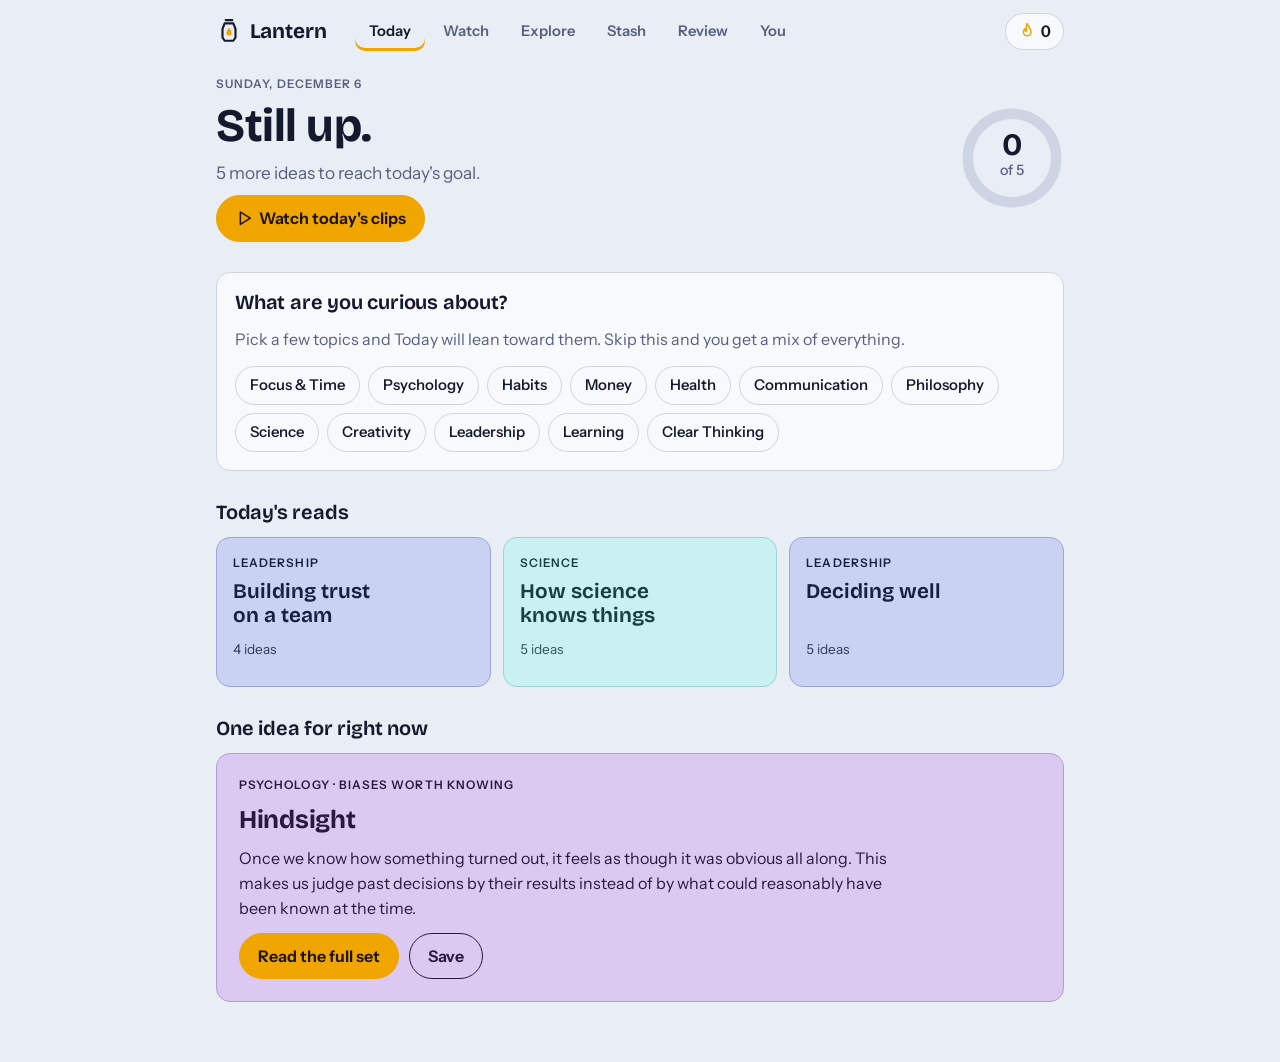
==== commit 8d2db153: "Add watch mode to Lantern Ideas now play as short narrated clips with animated captions in a swipe-u" ====
--- a/lantern/index.html
+++ b/lantern/index.html
@@ -222,6 +222,22 @@
 .toast { position: fixed; left: 50%; bottom: calc(96px + env(safe-area-inset-bottom, 0px)); transform: translateX(-50%); z-index: 30; max-width: min(92vw, 420px); padding: 10px 18px; border-radius: 99px; background: var(--ink); color: var(--bg); font-weight: 550; text-align: center; }
 @keyframes rise { from { transform: translateY(8px); opacity: 0.6; } to { transform: none; opacity: 1; } }
 @media (prefers-reduced-motion: reduce) { * { animation: none !important; transition: none !important; } }
+
+/* watch mode: a deliberately dark, single-look video stage */
+.btn.big { padding: 14px 26px; font-size: 1.08rem; }
+.watch { position: fixed; inset: 0; z-index: 25; background: #05070d; display: flex; justify-content: center; }
+.watch:focus { outline: none; }
+.w-stage { position: relative; height: 100%; }
+.w-stage canvas { display: block; width: 100%; height: 100%; cursor: pointer; }
+.w-btn { display: flex; flex-direction: column; align-items: center; gap: 2px; min-width: 52px; padding: 8px 6px; border: 0; border-radius: 14px; background: rgb(0 0 0 / 0.38); color: #fff; font-size: 0.7rem; font-weight: 600; }
+.w-btn .ic { width: 24px; height: 24px; }
+.w-btn.on .ic { color: #ffbd2e; }
+#w-save.on .ic { fill: #ffbd2e; }
+.w-close { position: absolute; top: calc(34px + env(safe-area-inset-top, 0px)); right: max(10px, env(safe-area-inset-right, 0px)); min-width: 0; padding: 9px; border-radius: 50%; }
+.w-rail { position: absolute; right: max(10px, env(safe-area-inset-right, 0px)); bottom: calc(96px + env(safe-area-inset-bottom, 0px)); display: flex; flex-direction: column; gap: 10px; }
+.w-paused { position: absolute; left: 50%; top: 50%; transform: translate(-50%, -50%); padding: 12px 20px; border-radius: 99px; background: rgb(0 0 0 / 0.62); color: #fff; font-weight: 600; text-align: center; cursor: pointer; max-width: 80%; }
+.tool { min-width: 48px; }
+@media (max-width: 759px) { .tabs a { font-size: 0.84rem; padding-inline: 2px; } .next-btn { padding-inline: 18px; } }
 </style>
 <div class="shell">
   <header class="top">
@@ -231,6 +247,7 @@
     </a>
     <nav class="tabs" aria-label="Sections">
       <a href="#today" data-nav="today">Today</a>
+      <a href="#watch" data-nav="watch">Watch</a>
       <a href="#explore" data-nav="explore">Explore</a>
       <a href="#library" data-nav="library">Stash</a>
       <a href="#review" data-nav="review">Review<span id="due-badge" class="badge" hidden></span></a>
@@ -255,6 +272,7 @@
     <button class="tool" id="act-save" data-a="save"><svg class="ic" viewBox="0 0 24 24" aria-hidden="true" fill="none" stroke="currentColor" stroke-width="2" stroke-linejoin="round"><path d="M6 3h12v18l-6-4.5L6 21z"/></svg><span class="lbl">Save</span></button>
     <button class="tool" id="act-listen" data-a="listen"></button>
     <button class="tool" data-a="note"><svg class="ic" viewBox="0 0 24 24" aria-hidden="true" fill="none" stroke="currentColor" stroke-width="2" stroke-linejoin="round" stroke-linecap="round"><path d="M4 20h4L20 8l-4-4L4 16zM14 6l4 4"/></svg><span class="lbl">Note</span></button>
+    <button class="tool" data-a="watch-here"><svg class="ic" viewBox="0 0 24 24" aria-hidden="true" fill="none" stroke="currentColor" stroke-width="2" stroke-linejoin="round"><rect x="3" y="4" width="18" height="16" rx="3"/><path d="M10 9l5 3-5 3z"/></svg><span class="lbl">Watch</span></button>
     <div class="share-wrap">
       <button class="tool" data-a="share" aria-haspopup="true"><svg class="ic" viewBox="0 0 24 24" aria-hidden="true" fill="none" stroke="currentColor" stroke-width="2" stroke-linejoin="round" stroke-linecap="round"><path d="M12 15V3m0 0L7.5 7.5M12 3l4.5 4.5M5 13v7h14v-7"/></svg><span class="lbl">Share</span></button>
       <div id="share-menu" class="menu" hidden>
@@ -263,6 +281,21 @@
       </div>
     </div>
     <button class="btn next-btn" data-a="next">Next</button>
+  </div>
+</div>
+<div id="watch" class="watch" role="dialog" aria-modal="true" aria-label="Clip player" tabindex="-1" hidden>
+  <div id="watch-stage" class="w-stage">
+    <canvas id="watch-canvas" data-a="watch-toggle" aria-hidden="true"></canvas>
+    <p id="watch-live" class="sr" aria-live="polite"></p>
+    <p id="watch-paused" class="w-paused" data-a="watch-toggle" hidden></p>
+    <button class="w-btn w-close" data-a="watch-close" aria-label="Close player"><svg class="ic" viewBox="0 0 24 24" aria-hidden="true" fill="none" stroke="currentColor" stroke-width="2" stroke-linecap="round" stroke-linejoin="round"><path d="M5 5l14 14M19 5L5 19"/></svg></button>
+    <div class="w-rail">
+      <button class="w-btn" id="w-save" data-a="watch-save"><svg class="ic" viewBox="0 0 24 24" aria-hidden="true" fill="none" stroke="currentColor" stroke-width="2" stroke-linecap="round" stroke-linejoin="round"><path d="M6 3h12v18l-6-4.5L6 21z"/></svg><span class="lbl">Save</span></button>
+      <button class="w-btn" id="w-sound" data-a="watch-sound"><svg class="ic" viewBox="0 0 24 24" aria-hidden="true" fill="none" stroke="currentColor" stroke-width="2" stroke-linecap="round" stroke-linejoin="round"><path d="M4 9v6h4l5 4V5L8 9zM17 9a4 4 0 010 6"/></svg><span class="lbl">Sound on</span></button>
+      <button class="w-btn" id="w-export" data-a="watch-export"><svg class="ic" viewBox="0 0 24 24" aria-hidden="true" fill="none" stroke="currentColor" stroke-width="2" stroke-linecap="round" stroke-linejoin="round"><path d="M12 3v12m0 0l-4.5-4.5M12 15l4.5-4.5M5 19h14"/></svg><span class="lbl">Get video</span></button>
+      <button class="w-btn" data-a="watch-prev" aria-label="Previous clip"><svg class="ic" viewBox="0 0 24 24" aria-hidden="true" fill="none" stroke="currentColor" stroke-width="2" stroke-linecap="round" stroke-linejoin="round"><path d="M5 15l7-7 7 7"/></svg></button>
+      <button class="w-btn" data-a="watch-next" aria-label="Next clip"><svg class="ic" viewBox="0 0 24 24" aria-hidden="true" fill="none" stroke="currentColor" stroke-width="2" stroke-linecap="round" stroke-linejoin="round"><path d="M5 9l7 7 7-7"/></svg></button>
+    </div>
   </div>
 </div>
 <div id="toast" class="toast" role="status" hidden></div>
@@ -587,7 +620,7 @@
   const blank = () => ({
     v: 1, topics: [], goal: 5, seen: {}, saved: {}, decks: [],
     stashes: [{ id: "s-keep", name: "Keepers" }],
-    theme: "system", rate: 1, updated: 0,
+    theme: "system", rate: 1, muted: false, updated: 0,
   });
   let state = blank();
   let storageOk = true;
@@ -718,9 +751,9 @@
   }
 
   // ---------- shared pieces ----------
-  const deckCard = (d) => {
+  const deckCard = (d, a = "open-deck") => {
     const n = ideasOf(d).length, r = readCount(d);
-    return `<button class="deck" style="--h:${hueOf(d)}" data-a="open-deck" data-id="${esc(d.id)}">
+    return `<button class="deck" style="--h:${hueOf(d)}" data-a="${a}" data-id="${esc(d.id)}">
       <span class="eyebrow">${esc(topicName(d))}</span>
       <span class="deck-title">${esc(d.t)}</span>
       <span class="deck-meta">${n} idea${n === 1 ? "" : "s"}${r ? ` · ${r === n ? "finished" : r + " read"}` : ""}</span>
@@ -769,13 +802,14 @@
         <h1>${hello}.</h1>
         <p class="lede">${left ? `${left} more idea${left === 1 ? "" : "s"} to reach today's goal.` : "Goal reached. Anything more is a bonus."}
         ${st ? ` You are on a ${st}-day streak.` : ""}</p>
+        <div class="row"><button class="btn" data-a="watch-feed">${icon("play")} Watch today's clips</button></div>
       </div>
       ${ring(done, state.goal)}
     </section>
     ${!state.topics.length ? `<section class="panel"><h2>What are you curious about?</h2>
       <p class="muted">Pick a few topics and Today will lean toward them. Skip this and you get a mix of everything.</p>${topicChips()}</section>` : ""}
     ${due ? `<a class="nudge" href="#review"><strong>${due} saved idea${due === 1 ? " is" : "s are"} due for review.</strong> <span>Two minutes keeps them from fading.</span></a>` : ""}
-    <section><h2>Today's reads</h2><div class="decks">${todaysDecks().map(deckCard).join("")}</div></section>
+    <section><h2>Today's reads</h2><div class="decks">${todaysDecks().map((d) => deckCard(d)).join("")}</div></section>
     ${iod ? `<section><h2>One idea for right now</h2>
       <article class="feature" style="--h:${hueOf(iod.deck)}">
         <p class="eyebrow">${esc(topicName(iod.deck))} · ${esc(iod.deck.t)}</p>
@@ -783,6 +817,20 @@
         <div class="row"><button class="btn" data-a="open-idea" data-id="${esc(iod.id)}">Read the full set</button>
         <button class="btn ghost" data-a="quick-save" data-id="${esc(iod.id)}">${state.saved[iod.id] ? "Saved" : "Save"}</button></div>
       </article></section>` : ""}`;
+  }
+
+  function watchFeed() {
+    const first = todaysDecks();
+    const rest = DECKS.filter((d) => !first.includes(d) && (!state.topics.length || state.topics.includes(d.topic)));
+    const all = first.concat(rest).flatMap(ideasOf);
+    const unseen = all.filter((i) => !state.seen[i.id]);
+    return unseen.length ? unseen : all;
+  }
+  function viewWatch() {
+    return `<h1>Watch</h1>
+    <p class="lede">Every idea plays as a short narrated clip with captions, about 20 seconds each. Swipe up for the next one, tap to pause.</p>
+    <div class="row"><button class="btn big" data-a="watch-feed">${icon("play")} Play today's clips</button></div>
+    <section><h2>Or pick a set to watch</h2><div class="decks">${allDecks().filter((d) => ideasOf(d).length).map((d) => deckCard(d, "watch-deck")).join("")}</div></section>`;
   }
 
   function searchIdeas(q) {
@@ -817,7 +865,7 @@
       <h2>Library</h2>
       <div class="chips"><button class="chip${!ui.topic ? " on" : ""}" data-a="filter-topic" data-id="">All</button>
       ${TOPICS.map((t) => `<button class="chip${ui.topic === t.id ? " on" : ""}" style="--h:${t.hue}" data-a="filter-topic" data-id="${t.id}">${esc(t.name)}</button>`).join("")}</div>
-      <div class="decks">${decks.map(deckCard).join("")}</div>
+      <div class="decks">${decks.map((d) => deckCard(d)).join("")}</div>
     </section>`;
   }
 
@@ -935,7 +983,7 @@
     </section>`;
   }
 
-  const views = { today: viewToday, explore: viewExplore, library: viewLibrary, review: viewReview, you: viewYou };
+  const views = { today: viewToday, watch: viewWatch, explore: viewExplore, library: viewLibrary, review: viewReview, you: viewYou };
   const route = () => (views[location.hash.slice(1)] ? location.hash.slice(1) : "today");
   function render() {
     const r = route();
@@ -1154,8 +1202,233 @@
     return addDeck(title, "From text you pasted", cards);
   }
 
+  // ---------- clips (watch mode) ----------
+  // Each idea becomes a short clip: a title scene, then one captioned scene per sentence,
+  // drawn on a canvas so the same renderer can play it and record it to a video file.
+  const V = { items: [], i: 0, clip: null, scene: 0, t0: 0, dur: 1, token: 0, paused: false, open: false, noVoice: false, done: false, raf: 0, rec: false, cache: {} };
+  const estDur = (seg) => Math.max(1.5, (words(seg).length * 0.37) / state.rate + 0.6);
+  const makeClip = (it) => ({ it, hue: hueOf(it.deck), segs: [it.title].concat(sentences(it.body).map((x) => x.trim()).filter(Boolean)) });
+  const fam = (v) => getComputedStyle(document.documentElement).getPropertyValue(v).trim() || "sans-serif";
+
+  function fitText(ctx, text, font, weight, maxW, maxH, maxSize, minSize) {
+    const ws = words(text);
+    for (let size = maxSize; ; size -= 3) {
+      ctx.font = `${weight} ${size}px ${font}`;
+      const lh = size * 1.2, space = ctx.measureText(" ").width, out = [];
+      let x = 0, y = 0, wide = false;
+      for (const w of ws) {
+        const wd = ctx.measureText(w).width;
+        if (x && x + wd > maxW) { x = 0; y += lh; }
+        out.push({ w, x, y });
+        x += wd + space;
+        if (wd > maxW) wide = true; // a single word is too wide at this size
+      }
+      if ((y + lh <= maxH && !wide) || size <= minSize) return { size, weight, font, words: out, h: (out.length ? out[out.length - 1].y : 0) + lh };
+    }
+  }
+  function drawClip(ctx, W, H, clip, scene, p, T, label, cache) {
+    const h = clip.hue, u = W / 100, padX = 8 * u;
+    // moving backdrop in the topic's hue
+    ctx.fillStyle = `hsl(${h} 42% 11%)`; ctx.fillRect(0, 0, W, H);
+    for (let k = 0; k < 4; k++) {
+      const cx = W * (0.5 + 0.42 * Math.sin(T * (0.11 + k * 0.045) + k * 2.1));
+      const cy = H * (0.5 + 0.42 * Math.cos(T * (0.09 + k * 0.035) + k * 1.3));
+      const r = W * (0.5 + 0.12 * k);
+      const g = ctx.createRadialGradient(cx, cy, 0, cx, cy, r);
+      g.addColorStop(0, `hsla(${(h + k * 28 - 30 + 360) % 360} 75% ${46 - k * 5}% / 0.5)`);
+      g.addColorStop(1, `hsla(${h} 75% 30% / 0)`);
+      ctx.fillStyle = g; ctx.fillRect(0, 0, W, H);
+    }
+    ctx.textBaseline = "top";
+    // scene progress segments
+    const n = clip.segs.length, gap = u, segW = (W - 2 * padX - gap * (n - 1)) / n, top = 5 * u;
+    for (let k = 0; k < n; k++) {
+      const x = padX + k * (segW + gap);
+      ctx.fillStyle = "rgba(255,255,255,0.25)"; ctx.fillRect(x, top, segW, 0.8 * u);
+      const f = k < scene ? 1 : k === scene ? p : 0;
+      ctx.fillStyle = "#ffbd2e"; ctx.fillRect(x, top, segW * f, 0.8 * u);
+    }
+    const text = fam("--text"), disp = fam("--display");
+    ctx.fillStyle = "rgba(255,255,255,0.8)";
+    ctx.font = `600 ${3.3 * u}px ${text}`;
+    ctx.fillText(topicName(clip.it.deck).toUpperCase(), padX, top + 4 * u);
+    const key = `${clip.it.id}|${scene}|${W}|${H}`;
+    const areaTop = top + 14 * u, areaH = H - areaTop - 22 * u, maxW = W - 2 * padX - 12 * u;
+    if (scene === 0) {
+      const L = cache[key] || (cache[key] = fitText(ctx, clip.segs[0], disp, 700, W - 2 * padX, areaH, 13 * u, 6 * u));
+      ctx.font = `${L.weight} ${L.size}px ${L.font}`;
+      const y0 = areaTop + (areaH - L.h) / 2;
+      L.words.forEach((wd, k) => {
+        const a = Math.max(0, Math.min(1, (p * 1.8 * L.words.length - k) / 1.2 + (p > 0.6 ? 1 : 0)));
+        ctx.globalAlpha = a; ctx.fillStyle = "#fff";
+        ctx.fillText(wd.w, padX + wd.x, y0 + wd.y + (1 - a) * 2 * u);
+      });
+      ctx.globalAlpha = 1;
+    } else {
+      const tl = cache[key + "t"] || (cache[key + "t"] = fitText(ctx, clip.segs[0], disp, 650, maxW, 12 * u, 4.6 * u, 3.4 * u));
+      const aTop = areaTop + tl.h + 4 * u, aH = H - aTop - 22 * u;
+      const L = cache[key] || (cache[key] = fitText(ctx, clip.segs[scene], disp, 600, maxW, aH, 8.6 * u, 4.2 * u));
+      ctx.font = `${tl.weight} ${tl.size}px ${tl.font}`; ctx.fillStyle = "#ffbd2e";
+      tl.words.forEach((wd) => ctx.fillText(wd.w, padX + wd.x, areaTop + wd.y));
+      ctx.font = `${L.weight} ${L.size}px ${L.font}`;
+      const y0 = aTop + Math.max(0, (aH - L.h) / 2.6), lit = p * 1.12 * L.words.length;
+      L.words.forEach((wd, k) => {
+        ctx.fillStyle = k < lit ? "#fff" : "rgba(255,255,255,0.32)";
+        ctx.fillText(wd.w, padX + wd.x, y0 + wd.y);
+      });
+    }
+    ctx.fillStyle = "rgba(255,255,255,0.75)";
+    ctx.font = `500 ${3.1 * u}px ${text}`;
+    const foot = fitText(ctx, clip.it.deck.t + (label ? "  ·  " + label : ""), text, 500, maxW, 9 * u, 3.1 * u, 3.1 * u);
+    foot.words.forEach((wd) => ctx.fillText(wd.w, padX + wd.x, H - 15 * u + wd.y));
+  }
+
+  function hush() {
+    try { caps.tts && caps.tts.stop(); } catch {}
+    try { window.speechSynthesis && window.speechSynthesis.cancel(); } catch {}
+  }
+  function sizeWatch() {
+    const box = $("#watch"), c = $("#watch-canvas"), stage = $("#watch-stage");
+    const H = box.clientHeight, W = Math.min(box.clientWidth, Math.round((H * 9) / 16));
+    stage.style.width = W + "px";
+    const dpr = Math.min(2, window.devicePixelRatio || 1);
+    c.width = Math.round(W * dpr); c.height = Math.round(H * dpr);
+    V.cache = {};
+  }
+  function openWatch(items, i = 0) {
+    if (!items.length) return;
+    if (R.open) { stopSpeak(); R.open = false; $("#reader").hidden = true; }
+    Object.assign(V, { items, open: true, paused: false, done: false, noVoice: false });
+    $("#watch").hidden = false;
+    document.body.classList.add("locked");
+    sizeWatch();
+    $("#w-export").hidden = !(window.MediaRecorder && HTMLCanvasElement.prototype.captureStream);
+    startClip(i);
+    cancelAnimationFrame(V.raf);
+    V.raf = requestAnimationFrame(frame);
+    $("#watch").focus();
+  }
+  function closeWatch() {
+    V.open = false; V.token++; hush();
+    cancelAnimationFrame(V.raf);
+    $("#watch").hidden = true;
+    document.body.classList.remove("locked");
+    render();
+  }
+  function startClip(i) {
+    V.i = i; V.clip = makeClip(V.items[i]); V.scene = 0; V.done = false;
+    markSeen(V.items[i]);
+    $("#watch-live").textContent = `${V.items[i].title}. ${V.items[i].body}`;
+    syncWatchUi();
+    playScene();
+  }
+  function playScene() {
+    const seg = V.clip.segs[V.scene], token = ++V.token;
+    V.t0 = performance.now(); V.dur = estDur(seg); V.spoken = false;
+    if (state.muted || V.noVoice || V.paused) return;
+    V.spoken = true;
+    hush();
+    speakText(seg).then(() => { if (token === V.token) advance(); })
+      .catch(() => { if (token === V.token) { V.noVoice = true; V.spoken = false; V.t0 = performance.now(); syncWatchUi(); } });
+  }
+  function advance() {
+    if (V.scene + 1 < V.clip.segs.length) { V.scene++; playScene(); }
+    else if (V.i + 1 < V.items.length) startClip(V.i + 1);
+    else { V.done = true; V.paused = true; V.token++; syncWatchUi(); }
+  }
+  function frame(now) {
+    if (!V.open) return;
+    V.raf = requestAnimationFrame(frame);
+    if (V.rec) return;
+    const c = $("#watch-canvas"), el = (now - V.t0) / 1000;
+    let p = V.paused ? (V.done ? 1 : 0.02) : Math.min(1, el / V.dur);
+    if (!V.paused && !V.spoken && el >= V.dur) { advance(); p = 0; }
+    // if a voice stalls far past its estimate, move on
+    if (!V.paused && V.spoken && el > V.dur * 2.5 + 4) advance();
+    drawClip(c.getContext("2d"), c.width, c.height, V.clip, V.scene, p, now / 1000, `${V.i + 1} of ${V.items.length}`, V.cache);
+  }
+  function watchStep(d) {
+    const n = V.i + d;
+    if (n < 0 || n >= V.items.length) return;
+    V.paused = false; hush(); startClip(n);
+  }
+  function togglePause() {
+    if (V.done) { V.paused = false; startClip(0); return; }
+    V.paused = !V.paused;
+    if (V.paused) { V.token++; hush(); } else playScene();
+    syncWatchUi();
+  }
+  function syncWatchUi() {
+    const it = V.items[V.i], s = state.saved[it.id];
+    $("#w-save").classList.toggle("on", !!s);
+    $("#w-save .lbl").textContent = s ? "Saved" : "Save";
+    const quiet = state.muted || V.noVoice;
+    $("#w-sound .lbl").textContent = V.noVoice ? "No voice" : quiet ? "Sound off" : "Sound on";
+    $("#w-sound").classList.toggle("on", !quiet);
+    const pz = $("#watch-paused");
+    pz.hidden = !V.paused;
+    pz.textContent = V.done ? "That was the last clip. Tap to replay." : "Paused. Tap to play.";
+  }
+  async function exportClip() {
+    if (V.rec) return;
+    const type = ["video/mp4", "video/webm;codecs=vp9", "video/webm"].find((t) => MediaRecorder.isTypeSupported(t));
+    if (!type) { toast("This browser cannot record video."); return; }
+    if (!V.paused) togglePause();
+    V.rec = true;
+    const clip = V.clip, c = document.createElement("canvas");
+    c.width = 720; c.height = 1280;
+    const ctx = c.getContext("2d"), cache = {}, chunks = [];
+    const rec = new MediaRecorder(c.captureStream(30), { mimeType: type, videoBitsPerSecond: 2500000 });
+    rec.ondataavailable = (e) => e.data.size && chunks.push(e.data);
+    const durs = clip.segs.map(estDur), total = durs.reduce((a, b) => a + b, 0) + 0.6;
+    const lbl = $("#w-export .lbl");
+    const stopped = new Promise((res) => (rec.onstop = res));
+    rec.start();
+    const t0 = performance.now();
+    await new Promise((res) => {
+      const tick = (now) => {
+        const t = (now - t0) / 1000;
+        if (t >= total || !V.open) return res();
+        let k = 0, acc = 0;
+        while (k < durs.length - 1 && t > acc + durs[k]) acc += durs[k++];
+        drawClip(ctx, 720, 1280, clip, k, Math.min(1, (t - acc) / durs[k]), t, "", cache);
+        lbl.textContent = Math.round((t / total) * 100) + "%";
+        requestAnimationFrame(tick);
+      };
+      requestAnimationFrame(tick);
+    });
+    rec.stop(); await stopped;
+    V.rec = false; lbl.textContent = "Get video";
+    if (!V.open) return;
+    const name = clip.it.title.replace(/[^\w ]+/g, "").trim().replace(/\s+/g, "-").toLowerCase() || "idea";
+    saveFile(`${name}.${type.startsWith("video/mp4") ? "mp4" : "webm"}`, new Blob(chunks, { type: type.split(";")[0] }));
+  }
+
   // ---------- actions ----------
   const act = {
+    "watch-feed"() { openWatch(watchFeed(), 0); },
+    "watch-deck"(el) {
+      const d = deckById(el.dataset.id); if (!d) return;
+      const items = ideasOf(d), first = items.findIndex((i) => !state.seen[i.id]);
+      openWatch(items, first < 0 ? 0 : first);
+    },
+    "watch-here"() { openWatch(R.items.slice(), R.end ? 0 : R.i); },
+    "watch-close": closeWatch,
+    "watch-toggle": togglePause,
+    "watch-prev"() { watchStep(-1); },
+    "watch-next"() { watchStep(1); },
+    "watch-save"() {
+      const id = V.items[V.i].id;
+      if (state.saved[id]) delete state.saved[id]; else { ensureSaved(id); toast("Saved. It will come up in Review tomorrow."); }
+      save(); syncWatchUi();
+    },
+    "watch-sound"() {
+      if (V.noVoice) { toast("This browser has no reading voice, so clips play with captions only."); return; }
+      state.muted = !state.muted; save();
+      if (!V.paused) { hush(); playScene(); }
+      syncWatchUi();
+    },
+    "watch-export": () => exportClip(),
     "open-deck"(el) {
       const d = deckById(el.dataset.id); if (!d) return;
       const items = ideasOf(d);
@@ -1326,6 +1599,14 @@
   });
 
   document.addEventListener("keydown", (e) => {
+    if (V.open) {
+      if (e.key === "ArrowDown" || e.key === "ArrowRight") { e.preventDefault(); watchStep(1); }
+      else if (e.key === "ArrowUp" || e.key === "ArrowLeft") { e.preventDefault(); watchStep(-1); }
+      else if (e.key === " " && e.target.tagName !== "BUTTON") { e.preventDefault(); togglePause(); }
+      else if (e.key.toLowerCase() === "m") act["watch-sound"]();
+      else if (e.key === "Escape") closeWatch();
+      return;
+    }
     if (!R.open || /TEXTAREA|INPUT/.test(e.target.tagName)) return;
     if (e.key === "ArrowRight" || e.key === " ") { e.preventDefault(); step(1); }
     else if (e.key === "ArrowLeft") step(-1);
@@ -1341,6 +1622,15 @@
     tx = null;
   });
 
+  let wy = null;
+  $("#watch").addEventListener("touchstart", (e) => { wy = e.touches[0].clientY; }, { passive: true });
+  $("#watch").addEventListener("touchend", (e) => {
+    if (wy === null) return;
+    const dy = e.changedTouches[0].clientY - wy; wy = null;
+    if (Math.abs(dy) > 60) watchStep(dy < 0 ? 1 : -1);
+  });
+  window.addEventListener("resize", () => { if (V.open) sizeWatch(); });
+
   window.addEventListener("hashchange", () => { ui.err = ""; ui.confirmReset = false; render(); window.scrollTo(0, 0); });
   applyTheme();
   render();
